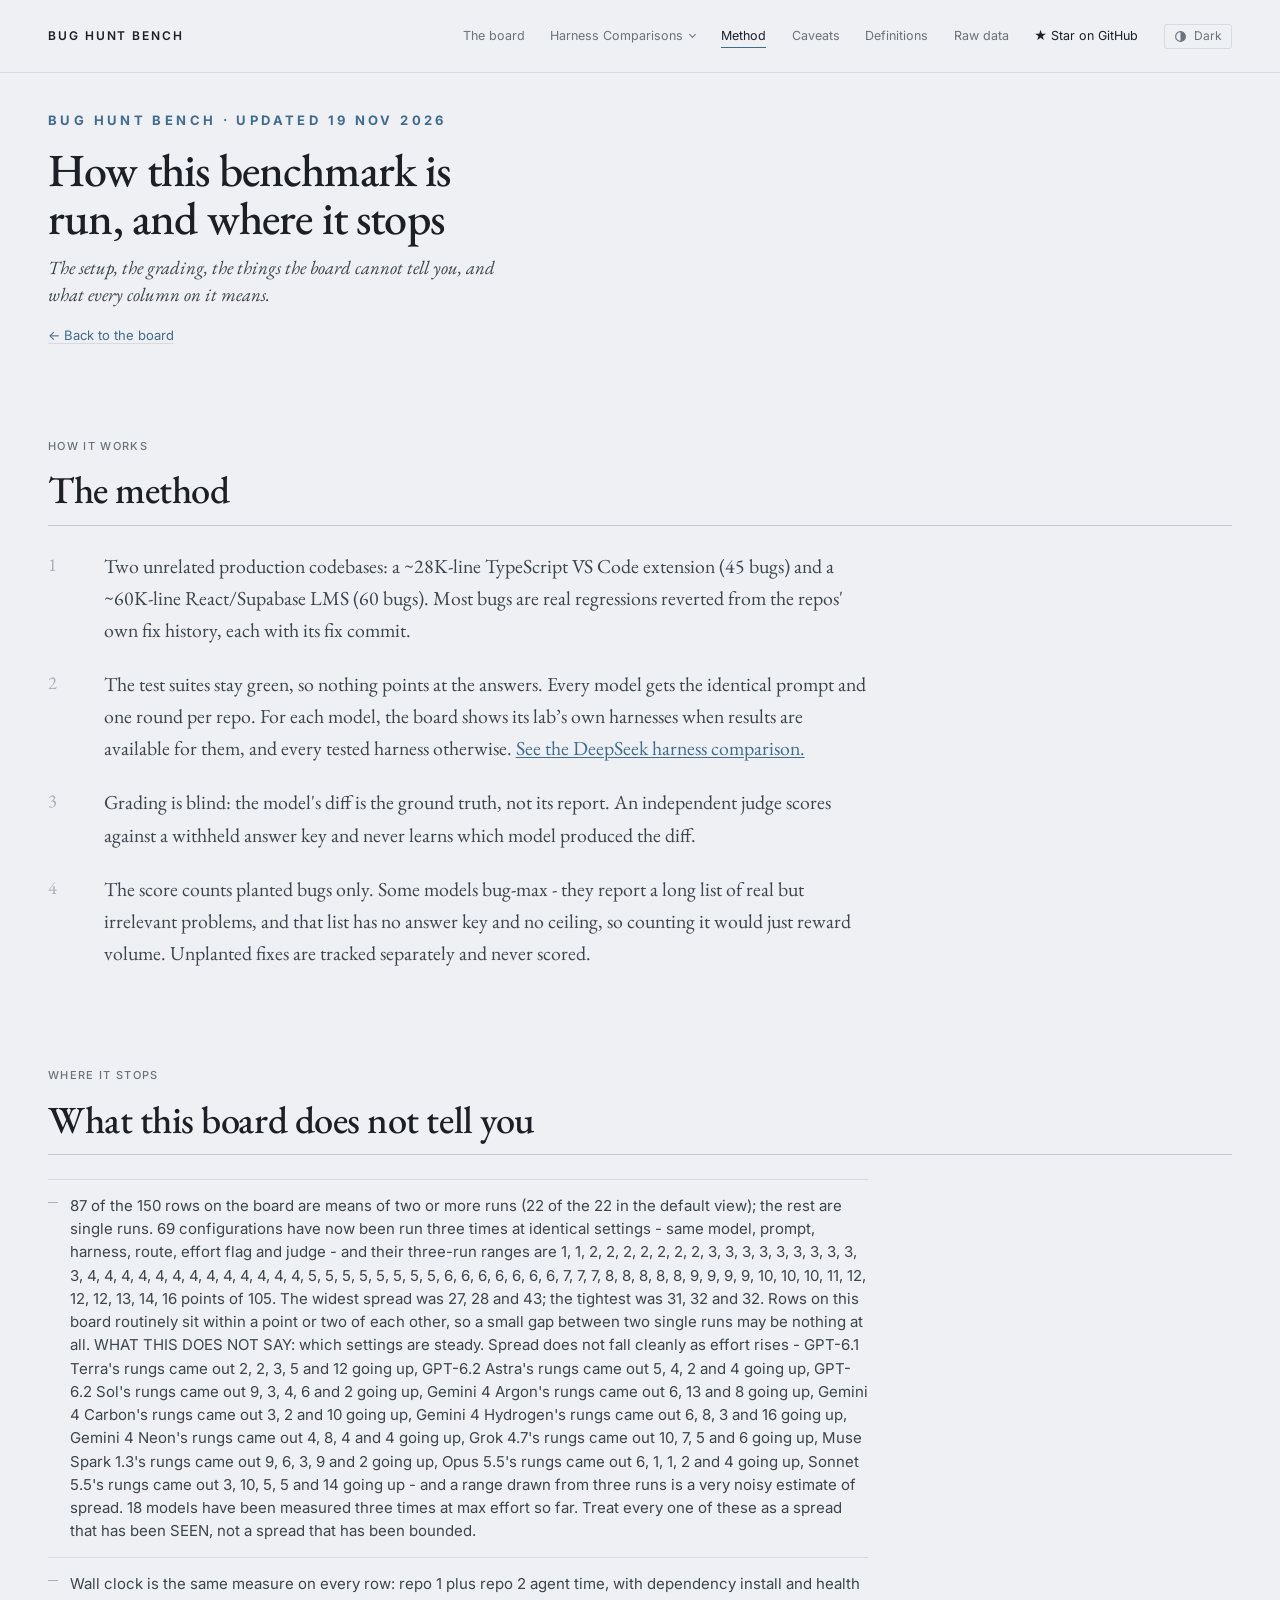
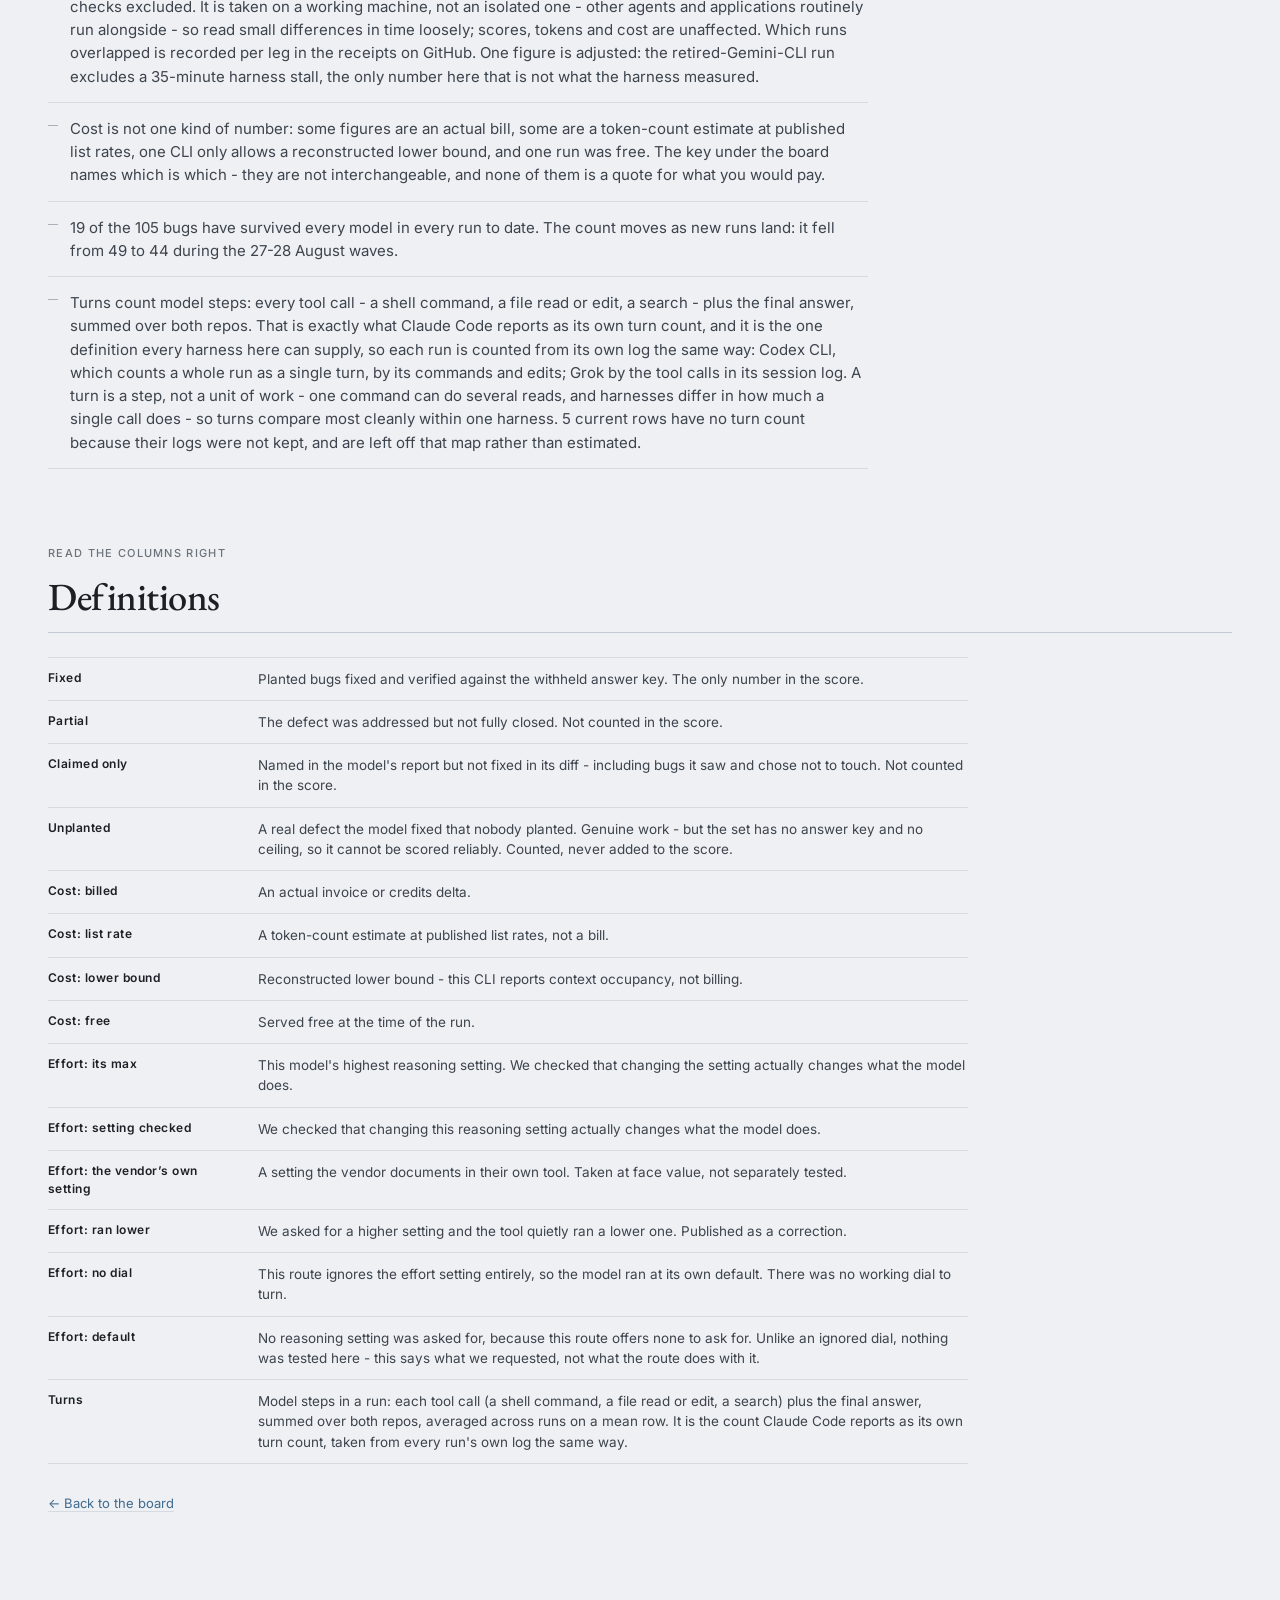
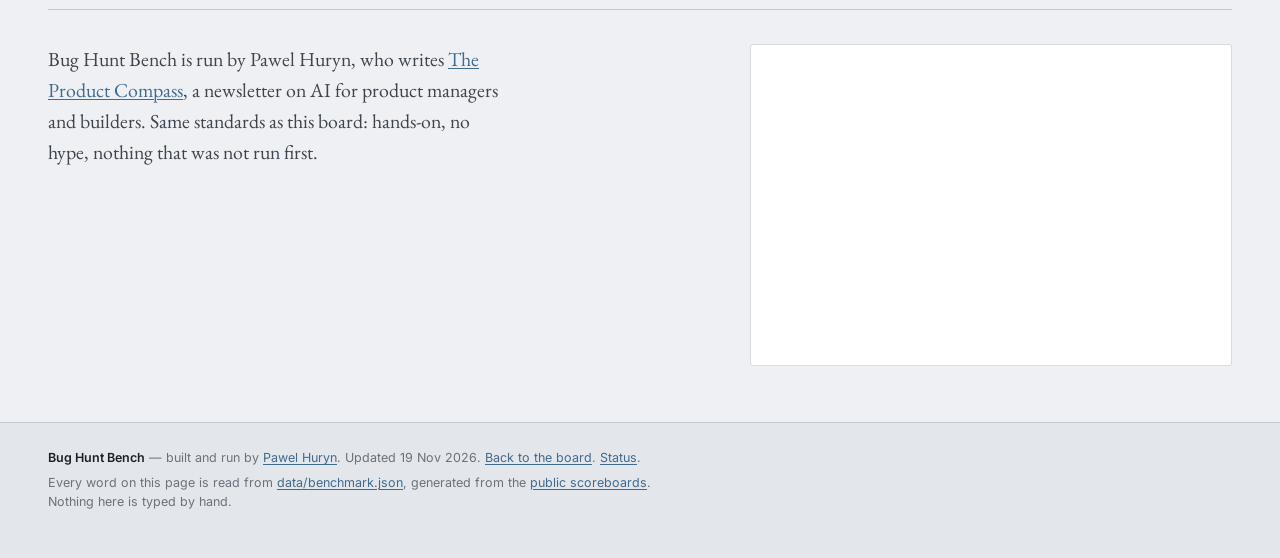
==== method.html @ b64770c5 "Review round 4 fix: per-pass cost estimate flag from the trials; a pass with no priced task shows on" ====
<!doctype html>
<html lang="en">
<head>
<meta charset="utf-8">
<meta name="viewport" content="width=device-width, initial-scale=1">
<title>Method, caveats and definitions — Bug Hunt Bench</title>
<meta name="description" content="How Bug Hunt Bench is run and graded, what the board cannot tell you, and what every column on it means. Rendered from the same generated data file as the board itself.">
<link rel="canonical" href="https://bughunt.productcompass.pm/method">
<meta name="color-scheme" content="light dark">
<!-- theme-boot.js rewrites this to the dark surface when the dark theme is on -->
<meta name="theme-color" content="#eef0f3">
<meta name="author" content="Pawel Huryn">

<!-- Same render-blocking theme stamp as the board: both pages share the theme,
     and a reader who picked dark on one must not get a white flash on the other. -->
<script src="/assets/js/theme-boot.js?v=7325175aae"></script>

<meta property="og:type" content="article">
<meta property="og:site_name" content="Bug Hunt Bench">
<meta property="og:title" content="Method, caveats and definitions — Bug Hunt Bench">
<meta property="og:description" content="How Bug Hunt Bench is run and graded, what the board cannot tell you, and what every column on it means.">
<meta property="og:url" content="https://bughunt.productcompass.pm/method">
<meta property="og:image" content="https://bughunt.productcompass.pm/og-image.png?v=2026-11-19-d2e2fb43">
<meta property="og:image:width" content="1200">
<meta property="og:image:height" content="630">
<meta property="og:image:alt" content="Bug Hunt Bench leaderboard">
<meta name="twitter:card" content="summary_large_image">
<meta name="twitter:title" content="Method, caveats and definitions — Bug Hunt Bench">
<meta name="twitter:description" content="How Bug Hunt Bench is run and graded, what the board cannot tell you, and what every column on it means.">
<meta name="twitter:image" content="https://bughunt.productcompass.pm/og-image.png?v=2026-11-19-d2e2fb43">
<meta name="twitter:creator" content="@PawelHuryn">

<link rel="icon" href="/assets/favicon.svg" type="image/svg+xml">
<link rel="icon" href="/assets/favicon-32.png" sizes="32x32" type="image/png">
<link rel="apple-touch-icon" href="/assets/apple-touch-icon.png">
<link rel="preconnect" href="https://fonts.googleapis.com">
<link rel="preconnect" href="https://fonts.gstatic.com" crossorigin>
<link rel="stylesheet" href="https://fonts.googleapis.com/css2?family=EB+Garamond:ital,wght@0,400;0,500;1,400&amp;family=Inter:wght@400;500;600&amp;display=swap">
<link rel="stylesheet" href="/assets/css/site.css?v=7325175aae">

<script type="module" src="/assets/js/method.js?v=7325175aae"></script>
<!-- Microsoft Clarity analytics. A file, not an inline block: the CSP has no 'unsafe-inline'. -->
<script src="/assets/js/clarity.js?v=7325175aae" async></script>
</head>
<body>
<a class="skip-link" href="#method">Skip to the method</a>

<header class="masthead">
  <div class="wrap masthead__inner">
    <a class="wordmark" href="/">Bug&nbsp;Hunt&nbsp;Bench</a>
    <div class="masthead__right">
      <nav class="masthead__nav" aria-label="Sections">
        <a href="/">The board</a>
        <details class="navmenu">
          <summary>Harness Comparisons</summary>
          <div class="navmenu__panel">
            <div class="navmenu__group">
              <p class="navmenu__bench">Bug Hunt Bench</p>
              <a class="navmenu__item" href="/harness/bug-hunt-bench-deepseek-v4-1-flash-1017" data-board-comparison>
                <span class="navmenu__title">DeepSeek V4.1 Flash 1017</span>
                <span class="navmenu__meta"></span>
              </a>
            </div>
            <div class="navmenu__group">
              <p class="navmenu__bench">Terminal-Bench 2.1</p>
              <a class="navmenu__item" href="/harness/terminal-bench-2-1-claude-haiku-5-5">
                <span class="navmenu__title">Claude Haiku 5.5</span>
                <span class="navmenu__meta"></span>
              </a>
              <a class="navmenu__item" href="/harness/terminal-bench-2-1-deepseek-v4-1-flash-1017">
                <span class="navmenu__title">DeepSeek V4.1 Flash 1017</span>
                <span class="navmenu__meta"></span>
              </a>
            </div>
          </div>
        </details>
        <a href="#method" aria-current="page">Method</a>
        <a href="#caveats">Caveats</a>
        <a href="#definitions">Definitions</a>
        <a id="source-link" href="https://github.com/phuryn/bug-hunt-bench/tree/main/results" target="_blank" rel="noopener" aria-label="Raw data (opens in a new tab)">Raw data</a>
        <a id="star-link" class="masthead__star" href="https://github.com/phuryn/bug-hunt-bench" target="_blank" rel="noopener" aria-label="Star Bug Hunt Bench on GitHub (opens in a new tab)">&#9733; Star on GitHub</a>
      </nav>
      <button type="button" class="themetoggle" id="theme-toggle" aria-pressed="false" aria-label="Dark theme">
        <svg viewBox="0 0 16 16" aria-hidden="true" focusable="false">
          <circle class="disc" cx="8" cy="8" r="6"></circle>
          <path class="half" d="M8 2a6 6 0 0 1 0 12z"></path>
        </svg>
        <span>Dark</span>
      </button>
    </div>
  </div>
</header>

<main id="main">

  <section class="hero hero--method wrap" aria-labelledby="page-title">
    <p class="kicker">Bug Hunt Bench &middot; Updated <time id="hero-updated" datetime="">&nbsp;</time></p>
    <h1 id="page-title">How this benchmark is run, and where it stops</h1>
    <p class="lede">The setup, the grading, the things the board cannot tell you, and what every column on it means.</p>
    <p class="backlink"><a href="/">Back to the board</a></p>
  </section>

  <section class="prose wrap" id="method" aria-labelledby="method-title">
    <p class="eyebrow">How it works</p>
    <h2 id="method-title">The method</h2>
    <div id="method-body"></div>
  </section>

  <section class="prose wrap" id="caveats" aria-labelledby="caveats-title">
    <p class="eyebrow">Where it stops</p>
    <h2 id="caveats-title">What this board does not tell you</h2>
    <ol class="caveats" id="caveats-body"></ol>
  </section>

  <section class="prose wrap" id="definitions" aria-labelledby="glossary-title">
    <p class="eyebrow">Read the columns right</p>
    <h2 id="glossary-title">Definitions</h2>
    <dl class="glossary" id="glossary-body"></dl>
    <p class="backlink backlink--end"><a href="/">Back to the board</a></p>
  </section>

  <noscript>
    <section class="prose wrap">
      <h2>This page needs JavaScript</h2>
      <p>The method, the caveats and the definitions are drawn in the browser from a single JSON file, so nothing here is typed twice. You can read the same text straight from the source: <a href="/data/benchmark.json">data/benchmark.json</a>, or the <a href="https://github.com/phuryn/bug-hunt-bench/tree/main/results">public scoreboards</a>.</p>
    </section>
  </noscript>
  <!-- The coda: the newsletter, last on the page and above the footer, so it is on
       every view and never between a reader and a number. The frame is Substack's
       own subscribe document (allowed by frame-src in _headers); the link in the
       sentence is the way in for anyone whose browser blocks third-party frames. -->
  <section class="coda wrap" aria-label="Subscribe to The Product Compass">
    <div class="coda__inner">
      <div class="coda__text">
        <p>Bug Hunt Bench is run by Pawel Huryn, who writes <a href="https://www.productcompass.pm/subscribe">The Product Compass</a>, a newsletter on AI for product managers and builders. Same standards as this board: hands-on, no hype, nothing that was not run first.</p>
      </div>
      <div class="coda__frame">
        <iframe class="coda__embed" src="https://www.productcompass.pm/embed" width="480" height="320" title="Subscribe to The Product Compass" loading="lazy" scrolling="no"></iframe>
      </div>
    </div>
  </section>
</main>

<footer class="footer">
  <div class="wrap footer__inner">
    <p><strong>Bug Hunt Bench</strong> — built and run by <a href="https://www.productcompass.pm">Pawel Huryn</a>. Updated <time id="footer-updated" datetime="">&nbsp;</time>. <a href="/">Back to the board</a>. <a href="https://staygreen.io/s/bug-hunt-benchmark" target="_blank" rel="noopener" aria-label="Status (opens in a new tab)">Status</a>.</p>
    <p>Every word on this page is read from <a href="/data/benchmark.json">data/benchmark.json</a>, generated from the <a href="https://github.com/phuryn/bug-hunt-bench/tree/main/results">public scoreboards</a>. Nothing here is typed by hand.</p>
  </div>
</footer>
</body>
</html>
---- assets/css/site.css ----
/* Bug Hunt Bench — site styles
   Two registers on purpose: prose is EB Garamond (the argument), data is Inter
   (the evidence), with a system mono for the harness lines under each model name.
   The only saturated colour on the page is a run's own colour, and it never
   appears without the run's name beside it.

   Two themes. Light is the default and is the one that matches the printed card;
   dark restates the same chrome on a dark surface. Everything that changes is a
   token below — surfaces, ink, hairlines, and the neutral bar grey. The run
   colours are NOT tokens: they come from the data file, and the only ones that
   move in dark are the ones that would otherwise be invisible (see theme.js). */

:root {
  /* chrome */
  --page:      #eef0f3;
  --panel:     #e3e6ea;
  --plate:     #f8f9fb;   /* derived: the data surface, one step lighter than the page */
  --hairline:  #d6dae1;
  --rule:      #c4cad3;   /* derived: a hairline with a little more weight, for header rules */
  --ink:       #1c2026;
  --ink-2:     #3d444d;   /* derived: long-form body ink */
  --muted:     #6b727b;
  --accent:    #3f6b8f;
  --accent-wash: rgba(63, 107, 143, 0.07);
  --neutral:   #aab1ba;
  --bar:       #aab1ba;   /* the card's bar grey: wall clock and cost, never an identity */

  /* The only two hues on the page that mean something rather than identify
     something: the state of a planted bug on the tick rule. Chosen against THIS
     page surface with the categorical validator, not picked by eye -
     CVD deltaE 11.7 (target 8), normal-vision 26.8 (floor 15), and both above
     3:1 on --page. Red-green is still the pair that fails a deuteranope, so the
     rule never leans on them: fill and height carry the same distinction. */
  --tick-fixed:    #2b8f66;
  --tick-survivor: #9e2b20;

  /* surfaces that invert rather than lighten */
  --chip-ring: rgba(28, 32, 38, 0.16);
  --tip-bg:    #1c2026;
  --tip-ink:   #eef0f3;
  --tip-meta:  #c9ced6;
  --on-bg:     #1c2026;   /* a control in its "on" state */
  --on-ink:    #eef0f3;
  --shadow:    rgba(28, 32, 38, 0.18);

  /* type */
  --serif: "EB Garamond", "Iowan Old Style", Georgia, "Times New Roman", serif;
  --sans: "Inter", -apple-system, BlinkMacSystemFont, "Segoe UI", Roboto, Helvetica, Arial, sans-serif;
  --mono: ui-monospace, SFMono-Regular, "SF Mono", "Cascadia Mono", Menlo, Consolas, monospace;

  /* rhythm */
  --gap: 24px;
  --wrap: 1280px;
  --target: 44px;
  --control-radius: 4px;
  --note-size: 0.8125rem;
  --menu-width: 340px;
  --menu-layer: 20;
  --menu-shadow: 0 14px 34px -14px var(--shadow);
  --sample-size: 5px;
  --sample-step: 6px;
  --sample-band: 32px;

  color-scheme: light;
}

/* Dark is selected, not flipped: its own steps, checked against the dark surface.
   There is deliberately no `@media (prefers-color-scheme: dark)` twin of this
   block. theme-boot.js reads the OS preference and stamps data-theme on <html>
   before the first paint, so the media query would never win — and a second copy
   of these values would only be a set of numbers waiting to drift out of sync.
   The page renders nothing without JavaScript anyway (see the <noscript> block),
   so a CSS-only dark mode would be styling an empty document. */
:root[data-theme="dark"] {
  --page:      #101419;
  --panel:     #1d232b;
  --plate:     #161b21;   /* the data surface, one step lighter than the page, as in light */
  --hairline:  #262d36;
  --rule:      #39424e;
  --ink:       #e9edf2;
  --ink-2:     #b9c2cd;
  --muted:     #8994a1;
  --accent:    #8fb8dc;
  --accent-wash: rgba(143, 184, 220, 0.10);
  --neutral:   #626c79;
  --bar:       #5c6673;

  /* the dark theme's own steps for the tick rule, validated against #101419:
     CVD deltaE 8.1, normal-vision 27.5, contrast 4.7:1 and 4.8:1 */
  --tick-fixed:    #0b9360;
  --tick-survivor: #e15247;

  --chip-ring: rgba(233, 237, 242, 0.30);
  --tip-bg:    #232a33;
  --tip-ink:   #e9edf2;
  --tip-meta:  #a9b3bf;
  --on-bg:     #8fb8dc;
  --on-ink:    #0d1116;
  --shadow:    rgba(0, 0, 0, 0.55);

  color-scheme: dark;
}

*, *::before, *::after { box-sizing: border-box; }

/* the table's display rules would otherwise beat the UA's [hidden] */
[hidden] { display: none !important; }

html { -webkit-text-size-adjust: 100%; }

body {
  margin: 0;
  background: var(--page);
  color: var(--ink);
  font-family: var(--sans);
  font-size: 16px;
  line-height: 1.5;
  -webkit-font-smoothing: antialiased;
  text-rendering: optimizeLegibility;
  overflow-wrap: anywhere;
}

.wrap {
  max-width: var(--wrap);
  margin-inline: auto;
  padding-inline: clamp(18px, 4vw, 48px);
}

a { color: var(--accent); text-decoration-thickness: 1px; text-underline-offset: 2px; }
a:hover { color: var(--ink); }

:focus-visible {
  outline: 2px solid var(--accent);
  outline-offset: 2px;
  border-radius: 2px;
}

.skip-link {
  position: absolute; left: -9999px; top: 0;
  background: var(--on-bg); color: var(--on-ink);
  padding: 10px 16px; z-index: 20; font-size: 13px;
}
.skip-link:focus { left: 0; }

.sr-only {
  position: absolute; width: 1px; height: 1px; margin: -1px; padding: 0; overflow: hidden;
  clip-path: inset(50%); white-space: nowrap; border: 0;
}

.eyebrow {
  font-size: 11px; letter-spacing: 0.12em; text-transform: uppercase;
  color: var(--muted); margin: 0 0 14px; font-weight: 500;
}

/* the card's kicker: accent, wide-tracked, the loudest small type on the page */
.kicker {
  grid-column: 1;
  grid-row: 1;
  font-size: clamp(11px, 1.15vw, 13px);
  font-weight: 700; letter-spacing: 0.26em; text-transform: uppercase;
  color: var(--accent); margin: 0 0 16px;
}

/* ---------------------------------------------------------------- masthead */

.masthead { position: relative; border-bottom: 1px solid var(--hairline); background: var(--page); }
.masthead__inner {
  display: flex; align-items: baseline; justify-content: space-between;
  gap: 20px; flex-wrap: wrap; padding-block: 14px;
}
.wordmark {
  font-family: var(--sans); font-size: 12px; font-weight: 600;
  letter-spacing: 0.16em; text-transform: uppercase; color: var(--ink);
  text-decoration: none;
}
a.wordmark:hover { color: var(--accent); }
.masthead__nav a[aria-current="page"] { color: var(--ink); border-bottom-color: var(--accent); }
.masthead__right {
  display: flex; align-items: center; gap: clamp(12px, 2vw, 26px); flex-wrap: wrap;
}
.masthead__nav { display: flex; gap: clamp(12px, 2vw, 26px); flex-wrap: wrap; align-items: baseline; }
.masthead__nav a {
  font-size: 12.5px; color: var(--muted); text-decoration: none;
  padding-bottom: 2px; border-bottom: 1px solid transparent;
}
.masthead__nav a:hover { color: var(--ink); border-bottom-color: var(--rule); }
/* the star ask is the one nav item allowed to read as a request: ink, not muted, still no button chrome */
.masthead__nav a.masthead__star { color: var(--ink); white-space: nowrap; }
.masthead__nav a.masthead__star:hover { color: var(--accent); border-bottom-color: var(--accent); }

.navmenu { position: relative; }
.navmenu > summary {
  display: flex; align-items: center; gap: 7px; min-height: var(--target);
  color: var(--muted); font-size: 12.5px; cursor: pointer; list-style: none;
}
.navmenu > summary::-webkit-details-marker { display: none; }
.navmenu > summary::after {
  content: ""; width: 5px; height: 5px; flex: none;
  border-right: 1px solid currentColor; border-bottom: 1px solid currentColor;
  transform: translateY(-2px) rotate(45deg);
}
.navmenu[open] > summary::after { transform: translateY(1px) rotate(225deg); }
.navmenu[open] > summary, .navmenu > summary:hover { color: var(--ink); }
.navmenu:has([aria-current]) > summary { color: var(--ink); text-decoration: underline; text-underline-offset: 4px; }
.navmenu__panel {
  position: absolute; top: 100%; left: -14px; z-index: var(--menu-layer);
  width: var(--menu-width); padding: 12px 0; background: var(--plate);
  border: 1px solid var(--rule); border-radius: var(--control-radius); box-shadow: var(--menu-shadow);
}
.navmenu__group { padding: 0 14px; }
.navmenu__group + .navmenu__group { border-top: 1px solid var(--hairline); margin-top: 6px; padding-top: 10px; }
.navmenu__bench {
  color: var(--muted); font-size: 10.5px; letter-spacing: 0.1em; text-transform: uppercase;
  font-weight: 600; margin: 0 0 2px;
}
.masthead__nav .navmenu__item {
  display: block; min-height: var(--target); padding: 6px 0;
  color: var(--ink); border: 0; line-height: 1.35;
}
.navmenu__item:hover .navmenu__title, .navmenu__item[aria-current] .navmenu__title {
  text-decoration: underline; text-underline-offset: 3px;
}
.navmenu__title { display: block; font-size: 13.5px; }
.navmenu__meta { display: block; margin-top: 2px; font-size: 11.5px; color: var(--muted); }
.navmenu__meta:empty { display: none; }
/* the external link is nav, not a call to action: same weight as its neighbours
   (Pawel, 2026-08-25). The .masthead__out accent rule was removed, not overridden. */

/* theme toggle — a real button, a real pressed state, a stable accessible name */
.themetoggle {
  font: inherit; font-size: 12px; line-height: 1; cursor: pointer;
  display: inline-flex; align-items: center; gap: 7px;
  background: transparent; color: var(--muted);
  border: 1px solid var(--hairline); border-radius: 3px; padding: 5px 9px;
}
.themetoggle:hover { color: var(--ink); border-color: var(--rule); }
.themetoggle[aria-pressed="true"] { color: var(--ink); border-color: var(--rule); background: var(--plate); }
.themetoggle svg { width: 13px; height: 13px; flex: none; }
.themetoggle .disc { fill: none; stroke: currentColor; stroke-width: 1.4; }
.themetoggle .half { fill: currentColor; }

/* -------------------------------------------------------------------- hero */

/* The board is the point, so the hero is sized to get out of its way: two
   columns, the argument on the left, the way through to the method on the right.
   The four stat tiles that used to hold that rail are gone - every figure on
   them was already on the board a few hundred pixels further down. */
.hero {
  padding-block: clamp(22px, 3vw, 40px) clamp(10px, 1.5vw, 16px);
  display: grid;
  grid-template-columns: minmax(0, 1.55fr) minmax(228px, 0.7fr);
  column-gap: clamp(28px, 5vw, 72px);
  align-items: start;
}

/* headline = the finding, not the product name; the product name is the kicker
   and the wordmark. The opening clause carries the accent, as on the card. */
h1 {
  grid-column: 1;
  grid-row: 2;
  font-family: var(--serif);
  font-weight: 500;
  font-size: clamp(1.95rem, 3.6vw, 3rem);
  line-height: 1.04;
  letter-spacing: -0.018em;
  margin: 0 0 12px;
  max-width: 26ch;
  text-wrap: balance;
}
h1 em { font-style: normal; color: var(--accent); }

.lede {
  grid-column: 1;
  grid-row: 3;
  font-family: var(--serif);
  font-style: italic;
  font-size: clamp(1.02rem, 1.5vw, 1.18rem);
  line-height: 1.42;
  color: var(--ink-2);
  max-width: 50ch;
  margin: 0;
  text-wrap: pretty;
}

.hero .eyebrow { grid-column: 1; margin-bottom: 8px; }

/* the bridge: what this is, and the door to the page that says it properly */
.bridge {
  grid-column: 2;
  grid-row: 1 / span 3;
  margin: 6px 0 0;
  padding-top: 12px;
  border-top: 1px solid var(--rule);
  font-size: 13px;
  line-height: 1.55;
  color: var(--ink-2);
  max-width: 40ch;
}
.bridge p { margin: 0 0 8px; }
.bridge .eyebrow { grid-column: auto; margin-bottom: 8px; }
.bridge__more { margin: 0; }
.bridge__more a { font-weight: 500; }
.bridge__more a::after { content: " →"; }

/* the signature: a 105-tick measure rule.
   Two states, three channels each, because red and green alone is exactly the
   pair that collapses for a deuteranope and on a mono printer:
     fixed by at least one model - SOLID  green, full height
     never fixed by anything     - HOLLOW red,   full height
   Equal height on purpose (Pawel, 2026-08-25): the rule reads as one measure of
   105, and a short mark next to a tall one was being read as a smaller quantity
   rather than a different state. Fill is the non-colour channel that survives a
   deuteranope and a mono printer; an empty tick reads as an unfilled slot, which
   is what an unfixed bug is. */
.tickrule {
  grid-column: 1 / -1;
  grid-row: 4;
  margin: clamp(22px, 3.2vw, 40px) 0 0;
}
.tickrule__plot {
  display: flex; gap: 2px; align-items: flex-end;
  height: 44px; width: 100%;
}
.tickrule__plot .tick {
  flex: 1 1 0; min-width: 0;
  border-radius: 1px;
}
.tickrule__plot .tick--fixed {
  height: 100%;
  background: var(--tick-fixed);
}
.tickrule__plot .tick--survivor {
  height: 100%;
  background: transparent;
  box-shadow: inset 0 0 0 1.5px var(--tick-survivor);
}
.tickrule figcaption {
  font-size: 12.5px; color: var(--muted); margin-top: 10px;
  max-width: 84ch; line-height: 1.55;
}
.tickrule figcaption b { color: var(--ink); font-weight: 600; }

/* the caption is the legend: each half names its own mark and shows it */
.tickkey { color: var(--ink-2); }
.tickkey__mark {
  display: inline-block; width: 7px; vertical-align: -1px;
  margin-right: 5px; border-radius: 1px;
}
.tickkey--fixed .tickkey__mark { height: 11px; background: var(--tick-fixed); }
.tickkey--survivor .tickkey__mark {
  height: 11px; box-shadow: inset 0 0 0 1.5px var(--tick-survivor);
}

/* ---------------------------------------------------------------- controls */

.controls { padding-block: clamp(20px, 2.6vw, 32px) 0; }
.controls__bar {
  display: flex; align-items: baseline; justify-content: space-between;
  gap: 16px; flex-wrap: wrap;
  border-bottom: 1px solid var(--rule); padding-bottom: 10px;
}
.controls__title, .views__title {
  font-family: var(--sans); font-size: 11px; font-weight: 600;
  letter-spacing: 0.12em; text-transform: uppercase; color: var(--muted);
  margin: 0;
}

.presets { display: flex; gap: 0; flex-wrap: wrap; }
.preset {
  font: inherit; font-size: 12.5px; line-height: 1;
  background: transparent; color: var(--muted);
  border: 1px solid var(--hairline); border-right-width: 0;
  padding: 7px 13px; cursor: pointer;
}
.preset:first-child { border-radius: 3px 0 0 3px; }
.preset:last-child { border-right-width: 1px; border-radius: 0 3px 3px 0; }
.preset:hover { color: var(--ink); background: var(--plate); }
.preset[aria-pressed="true"] {
  background: var(--on-bg); border-color: var(--on-bg); color: var(--on-ink);
}
.preset[aria-pressed="true"] + .preset { border-left-color: var(--on-bg); }

/* The log / linear switch. Same segmented look as the presets, its own class
   because every .preset is wired to the selection. It sits ON the x-axis title
   row, right-aligned to the plot's right edge - the title is on the left of the
   same row, so the control is read with the axis it changes. The renderer puts it
   straight after the SVG; the negative margin lifts it onto the row (the title
   baseline is 14px above the SVG's bottom). A compact plot has tick labels too
   close to that row, so there it takes its own row under the axis. */
.scale-switch {
  position: relative;
  display: flex; justify-content: flex-end;
  margin: -33px 26px 0 auto; width: max-content;
}
.chart-host--compact .scale-switch { margin: 6px 16px 0 auto; }
.seg {
  font: inherit; font-size: 12.5px; line-height: 1;
  background: transparent; color: var(--muted);
  border: 1px solid var(--hairline); border-right-width: 0;
  padding: 7px 13px; cursor: pointer;
}
.seg:first-child { border-radius: 3px 0 0 3px; }
.seg:last-child { border-right-width: 1px; border-radius: 0 3px 3px 0; }
.seg:hover { color: var(--ink); background: var(--plate); }
.seg[aria-pressed="true"] {
  background: var(--on-bg); border-color: var(--on-bg); color: var(--on-ink);
}
.seg[aria-pressed="true"] + .seg { border-left-color: var(--on-bg); }
.seg { padding: 6px 12px; }
@media (max-width: 620px) {
  /* a thumb-sized target on a phone */
  .seg { padding: 10px 16px; }
}

.picker { margin-top: 12px; }
.picker > summary {
  cursor: pointer; font-size: 12.5px; color: var(--ink);
  padding: 6px 0; list-style: none; display: flex; align-items: center; gap: 8px;
  min-height: var(--target);
}
.picker > summary::-webkit-details-marker { display: none; }
.picker > summary::before {
  content: ""; width: 7px; height: 7px; flex: none;
  border-right: 1.5px solid var(--muted); border-bottom: 1.5px solid var(--muted);
  transform: rotate(-45deg); transition: transform 120ms ease;
  margin-right: 2px;
}
.picker[open] > summary::before { transform: rotate(45deg); }
.picker > summary span { color: var(--muted); }
.picker > summary b { color: var(--ink); font-weight: 500; }

.picker__grid {
  display: grid; grid-template-columns: repeat(auto-fill, minmax(232px, 1fr));
  gap: 18px clamp(20px, 3vw, 40px);
  padding: 18px 0 4px;
}
.picker fieldset { border: 0; margin: 0; padding: 0; min-width: 0; }
.picker legend {
  padding: 0 0 7px; width: 100%;
  border-bottom: 1px solid var(--hairline); margin-bottom: 7px;
}
/* The vendor heading is a CHECKBOX, not a button: a button can only act, a
   checkbox also reports - all, some (indeterminate), none. Same at model level. */
.vendor {
  display: flex; align-items: center; gap: 7px; cursor: pointer; width: 100%;
}
.vendor__box, .group__box {
  margin: 0; width: 13px; height: 13px; flex: none; accent-color: var(--accent);
}
.vendor__name {
  font-size: 10.5px; font-weight: 600; letter-spacing: 0.1em;
  text-transform: uppercase; color: var(--muted);
}
.vendor__count, .group__count {
  margin-left: auto; font-size: 10.5px; color: var(--muted);
  font-variant-numeric: tabular-nums;
}
.vendor:hover .vendor__name, .vendor:hover .vendor__count { color: var(--accent); }

/* One model's effort ladder, or one small vendor inside OTHER. */
.group { margin: 0; }
.group > summary {
  display: flex; align-items: center; gap: 7px; padding: 4px 0;
  cursor: pointer; list-style: none; font-size: 12.5px; color: var(--ink-2);
}
.group > summary::-webkit-details-marker { display: none; }
.group > summary:hover { color: var(--ink); }
.group__name { line-height: 1.3; min-width: 0; }
.group__name::after {
  content: ""; display: inline-block; width: 5px; height: 5px; margin-left: 7px;
  border-right: 1.2px solid var(--muted); border-bottom: 1.2px solid var(--muted);
  transform: translateY(-2px) rotate(-45deg); transition: transform 120ms ease;
}
.group[open] > summary .group__name::after { transform: translateY(-3px) rotate(45deg); }
.group > summary:has(.group__box:checked) .group__name { color: var(--ink); font-weight: 500; }
.group .run { padding-left: 20px; }

.run {
  display: grid; grid-template-columns: 13px 9px 1fr; align-items: start;
  gap: 0 7px; padding: 4px 0; cursor: pointer; font-size: 12.5px;
  color: var(--ink-2);
}
.run--nosw { grid-template-columns: 13px 1fr; }
.run__name--tier { font-size: 12px; letter-spacing: 0.01em; }
.run:hover { color: var(--ink); }
.run input { margin: 3px 0 0; width: 13px; height: 13px; accent-color: var(--accent); }
.swatch {
  width: 9px; height: 9px; margin-top: 4px; border-radius: 2px;
  box-shadow: inset 0 0 0 1px var(--chip-ring);
  flex: none;
}
.run__body { min-width: 0; }
.run__name { display: block; line-height: 1.3; }
.run__meta {
  display: block; font-size: 10.5px; color: var(--muted); margin-top: 1px;
  letter-spacing: 0.01em;
}
.run input:checked ~ .run__body .run__name { color: var(--ink); font-weight: 500; }

.picker__find {
  display: flex; flex-wrap: wrap; align-items: center; gap: 8px 12px;
  padding: 8px 0 2px;
}
.picker__search { position: relative; display: flex; align-items: center; flex: 1 1 230px; min-width: 0; max-width: 350px; }
.picker__search svg {
  position: absolute; left: 10px; width: 16px; height: 16px; pointer-events: none;
  fill: none; stroke: var(--muted); stroke-width: 1.5; stroke-linecap: round;
}
.picker__search input {
  min-height: var(--target); width: 100%; min-width: 0; padding: 7px 10px 7px 32px;
  color: var(--ink); background: var(--plate); font: inherit; font-size: 16px;
  border: 1px solid var(--muted); border-radius: var(--control-radius);
}
.picker__search input::placeholder { color: var(--muted); opacity: 1; font-size: 13px; }
.picker__search input::-webkit-search-cancel-button { display: none; }
.picker__count { color: var(--ink-2); font-size: 12.5px; font-variant-numeric: tabular-nums; white-space: nowrap; }
.picker__count:empty { position: absolute; }
.picker__actions { display: flex; flex-wrap: wrap; gap: 8px; }
.picker__find .btn { min-height: var(--target); margin: 0; }
.picker__find .picker__primary { background: var(--on-bg); color: var(--on-ink); border-color: var(--on-bg); }
.picker__hint { flex-basis: 100%; margin: 0; color: var(--muted); font-size: 12px; }
.picker__empty { margin: 12px 0 0; }
.picker__out {
  display: flex; align-items: center; min-height: var(--target); margin-left: 20px;
  border-top: 1px dotted var(--rule); font-size: 12px;
}
.picker :is(.run, .vendor, .group > summary) { min-height: var(--target); align-items: center; }
.picker .run :is(input, .swatch) { margin-top: 0; }

/* ------------------------------------------------------------------- views */

.views { padding-block: clamp(20px, 2.8vw, 34px) 0; }
.link-notice, .link-notice__links, #link-notice-reports {
  display: flex; align-items: center; flex-wrap: wrap; column-gap: calc(var(--gap) / 2);
}
.link-notice {
  justify-content: space-between; row-gap: calc(var(--gap) / 4);
  padding: calc(var(--gap) / 2); margin-bottom: calc(var(--gap) / 2);
  background: var(--plate); color: var(--ink-2); border: 1px solid var(--rule);
  border-radius: var(--control-radius); font-size: var(--note-size);
}
.link-notice p, .link-notice .btn { margin: 0; }
.link-notice :is(a, .btn) { min-height: var(--target); }
.link-notice a { display: inline-flex; align-items: center; }
#link-notice-reports:empty { display: none; }
.views__bar {
  display: flex; align-items: flex-end; justify-content: space-between;
  gap: 16px; flex-wrap: wrap;
  border-bottom: 1px solid var(--rule); padding-bottom: 0;
}
.views__title { padding-bottom: 12px; }
.views__actions { display: flex; align-items: flex-end; gap: clamp(12px, 3vw, 28px); flex-wrap: wrap; }

.tabs { display: flex; gap: 20px; }
/* Five views since 2026-09-29 (score vs turns). On a phone the labels wrapped to three lines each;
   one scrollable row keeps every tab a single line and still reachable. */
@media (max-width: 620px) {
  .tabs { gap: 16px; overflow-x: auto; scrollbar-width: none; -webkit-overflow-scrolling: touch; max-width: 100%; }
  .tabs::-webkit-scrollbar { display: none; }
  .tab { white-space: nowrap; flex: 0 0 auto; }
}
.tab {
  font: inherit; font-size: 13px; background: none; border: 0; cursor: pointer;
  color: var(--muted); padding: 6px 0 10px; border-bottom: 2px solid transparent;
  margin-bottom: -1px;
}
.tab:hover { color: var(--ink); }
.tab[aria-selected="true"] { color: var(--ink); border-bottom-color: var(--accent); font-weight: 500; }

.btn {
  font: inherit; font-size: 12.5px; line-height: 1; cursor: pointer;
  background: var(--plate); color: var(--ink);
  border: 1px solid var(--rule); border-radius: 3px; padding: 8px 14px;
  margin-bottom: 8px;
}
.btn:hover { border-color: var(--accent); color: var(--accent); }
.btn[disabled] { opacity: 0.45; cursor: not-allowed; }
.btn[disabled]:hover { border-color: var(--rule); color: var(--ink); }
.btn.is-busy { color: var(--muted); }

.linkbtn {
  font: inherit; background: none; border: 0; padding: 0; cursor: pointer;
  color: var(--accent); text-decoration: underline; text-underline-offset: 2px;
}

.panel { padding-top: 16px; }
.panel:focus { outline: none; }
.panel:focus-visible { outline: 2px solid var(--accent); outline-offset: 4px; }

.empty {
  margin: 0; padding: 40px 20px; text-align: center; color: var(--muted);
  font-size: 14px; background: var(--plate); border: 1px solid var(--hairline);
}

/* ---------------------------------------------------------------- skeleton */
/* The board is rendered from JSON, so between first paint and the fetch landing
   the page had a hole in it (Pawel, 2026-08-25: "sometimes it looks empty").
   This is markup, not JS: it paints with the HTML and is removed once the real
   board exists - and on failure too, so a broken load never pulses forever. */
.skeleton {
  background: var(--plate); border: 1px solid var(--hairline);
  padding: 14px 16px 18px;
}
.skeleton__head, .skeleton__row {
  height: 12px; border-radius: 2px; background: var(--hairline);
  animation: skel 1.5s ease-in-out infinite;
}
.skeleton__head { height: 16px; margin-bottom: 16px; width: 46%; }
.skeleton__row { margin-top: 15px; }
.skeleton__row:nth-child(2) { width: 92%; }
.skeleton__row:nth-child(3) { width: 84%; }
.skeleton__row:nth-child(4) { width: 88%; }
.skeleton__row:nth-child(5) { width: 76%; }
.skeleton__row:nth-child(6) { width: 83%; }
.skeleton__row:nth-child(7) { width: 71%; }
.skeleton__row:nth-child(8) { width: 79%; }
.skeleton__row:nth-child(9) { width: 66%; }
@keyframes skel { 0%, 100% { opacity: 0.55; } 50% { opacity: 0.95; } }
@media (prefers-reduced-motion: reduce) {
  .skeleton__head, .skeleton__row { animation: none; opacity: 0.7; }
}
/* while loading, the real regions are empty - keep them out of the flow so the
   placeholder is the only thing occupying the space */
.is-loading .tablewrap,
.is-loading .pullquote,
.is-loading .keys { display: none; }
.skeleton, .tickrule__skeleton { display: none; }
.is-loading .skeleton { display: block; }
.is-loading .tickrule__skeleton { display: block; height: 44px; margin-top: 0; }
.is-loading .tickrule figcaption { visibility: hidden; }
@media print { .skeleton { display: none !important; } }

/* ------------------------------------------------------------------- table */

.tablewrap {
  overflow-x: auto;
  background: var(--plate);
  border: 1px solid var(--hairline);
}
.board {
  width: 100%; min-width: 880px; table-layout: fixed;
  border-collapse: collapse; font-size: 13px;
  font-variant-numeric: tabular-nums;
}
.board__caption {
  caption-side: top; text-align: left; font-size: 12.5px; color: var(--muted);
  /* The caption sits INSIDE .tablewrap, which has a border and a plate background and no
     padding of its own, so `padding: 0 0 8px` printed this sentence hard against the top
     and left edges of the plate. The left value matches .board td:first-child, so the
     caption starts on the same vertical as the model column rather than 16px left of it. */
  padding: 12px 16px 10px; max-width: 88ch;
}
.board__caption em { color: var(--ink-2); font-style: italic; }

.board th, .board td { padding: 9px 12px; text-align: right; white-space: nowrap; }
.board th:first-child, .board td:first-child { text-align: left; padding-left: 16px; }
.board td:last-child, .board th:last-child { padding-right: 16px; }
/* bar columns read left-to-right from a shared start, so the header does too */
.board th.col--bar, .board td.col--bar { text-align: left; }

.board thead th {
  font-size: 10px; font-weight: 700; letter-spacing: 0.11em; text-transform: uppercase;
  color: var(--muted); vertical-align: bottom; padding-top: 9px; padding-bottom: 7px;
}
.board thead tr.groups th {
  padding-block: 6px 5px; border-bottom: 1px solid var(--hairline);
  color: var(--ink-2); font-size: 10px; letter-spacing: 0.12em; text-align: left;
  /* "Tracked, not scored" heads one column now, so the label wraps inside it
     rather than running over the neighbour it does not describe */
  white-space: normal; line-height: 1.25;
}
.board thead tr.cols th { white-space: normal; }
.board thead tr.groups th.g-score { color: var(--ink); }
/* the card's signature rule: one heavy line between the headings and the data */
.board thead tr.cols th { border-bottom: 2px solid var(--ink); }
.board th.divide, .board td.divide { border-left: 1px solid var(--hairline); }

.sortbtn {
  font: inherit; color: inherit; background: none; border: 0; padding: 0;
  cursor: pointer; display: flex; align-items: flex-end; gap: 4px;
  flex-wrap: wrap; text-align: right; line-height: 1.25;
  text-transform: inherit; letter-spacing: inherit; width: 100%;
  justify-content: flex-end;
}
.board th:first-child .sortbtn,
.board th.col--bar .sortbtn { justify-content: flex-start; text-align: left; }
.sortbtn:hover { color: var(--ink); }
.sortbtn .arrow { opacity: 0; flex: none; }
.board th[aria-sort] .sortbtn { color: var(--ink); }
.board th[aria-sort] .sortbtn .arrow { opacity: 1; }
.sortbtn .unit { color: var(--neutral); font-weight: 500; }

.board tbody tr { border-bottom: 1px solid var(--hairline); }
.board tbody tr:hover { background: var(--accent-wash); }
.board tbody tr.is-superseded .model__name { color: var(--muted); }
/* a link to a definition on the method page: underlined on the dotted rhythm the
   cost tags already use, so it reads as "there is more behind this word" */
.deflink {
  color: inherit; text-decoration: none;
  border-bottom: 1px dotted var(--neutral);
}
.deflink:hover, .deflink:focus-visible { color: var(--accent); border-bottom-color: var(--accent); }
/* the effort badge's term, where the key explains it in a sentence */
.keys__term { font-weight: 600; color: var(--ink-2); }

/* Model cell — chip, name, badge, and one quiet line under it.
   Two lines at most. The effort badge sits on the name's own line because it is
   part of the run's identity (Fable 5 at MAX is not Fable 5 at HIGH); vendor and
   harness sit under it because they are provenance, not identity. Nothing else
   is here: the status vocabulary that used to take a third line moved into the
   key under the table, and the dagger that took a fourth is gone. */
.model { display: grid; grid-template-columns: 11px 1fr; gap: 0 9px; align-items: start; }
.model .swatch { width: 11px; height: 11px; border-radius: 3px; margin-top: 4px; }
.model__body { min-width: 0; }
.model__name {
  display: block;
  font-weight: 600; font-size: 15px; color: var(--ink); line-height: 1.16;
  letter-spacing: -0.012em; white-space: normal; text-wrap: balance;
}
.model__meta {
  display: block;
  font-family: var(--mono); font-size: 9.5px; color: var(--muted);
  margin-top: 3px; white-space: normal; line-height: 1.35;
  letter-spacing: -0.01em; text-wrap: pretty;
}
/* the tier the run was asked for. A link, because its definition is one click
   away on the method page; it never carries more than the tier, except on the
   one clamped row, where two words say the tool ran something lower. */
.badge {
  display: inline-flex; align-items: baseline; gap: 4px;
  font-size: 9px; letter-spacing: 0.07em;
  text-transform: uppercase; font-weight: 600; color: var(--ink-2);
  border: 1px solid var(--rule); border-radius: 2px; padding: 0 4px 1px;
  vertical-align: 2px; white-space: nowrap; text-decoration: none;
}
.badge:hover, .badge:focus-visible { color: var(--ink); border-color: var(--ink-2); }
.badge__note {
  text-transform: none; letter-spacing: 0; font-weight: 500; font-size: 9.5px;
  color: var(--muted); border-left: 1px solid var(--hairline); padding-left: 4px;
}
.tag {
  display: inline-block; font-size: 9.5px; letter-spacing: 0.06em;
  text-transform: uppercase; color: var(--muted);
  border: 1px dotted var(--neutral); border-radius: 2px; padding: 1px 4px;
}
.tag--superseded { border-style: solid; border-color: var(--hairline); background: var(--panel); }

/* ---------------------------------------------------------- the bar system

   Three measures, three bars, one rhythm, as on the card: the bar starts at the
   left edge of its cell and the value is printed at the end of it. Each bar has
   its own scale and its own colour rule, and the width of the value is reserved
   out of the track so a full-length bar can never push its own number out of
   the cell:  width = (cell − reserve) × ratio.

   Score  — the run's own colour, solid, drawn against a 100-unit reference.
   Extras — grey hatch at half height, scaled to the biggest extras count.
   Wall / cost — flat neutral grey, never the run's colour: they are not the score. */

.bar-row { display: flex; align-items: center; --reserve: 62px; }
.bar {
  flex: none; display: block; height: 18px; min-width: 2px;
  border-radius: 0 4px 4px 0;
  transition: width 220ms ease;
}
.bar--wall, .bar--cost { height: 13px; background: var(--bar); }
.bar--extras {
  height: 9px; border-radius: 0;
  background-image: repeating-linear-gradient(
    45deg, var(--muted) 0 1.6px, transparent 1.6px 3.4px
  );
  border-bottom: 1px solid var(--muted);
}
.bar--empty { min-width: 0; }
.bar-val { flex: none; margin-left: 10px; white-space: nowrap; }


.bar-row--score { --reserve: 62px; }
.score__num { font-size: 16px; font-weight: 600; color: var(--ink); }
.score__den { color: var(--neutral); font-weight: 400; font-size: 11.5px; }

/* extras — deliberately NOT a score: own column group, own scale, hatch, half height */
.bar-row--extras { --reserve: 30px; }
.extras__num { color: var(--muted); }

.bar-row--wall { --reserve: 68px; }
.wall__num { color: var(--ink-2); font-size: 12.5px; }
.wall__unit { color: var(--neutral); font-size: 10px; margin-left: 3px; }

/* the cost cell is the figure and nothing else now: which of these are bills
   and which are estimates is one sentence in the key, not a word on every row */
.bar-row--cost { --reserve: 68px; }
.cost__val { color: var(--ink-2); font-size: 12.5px; }

.board time { color: var(--muted); font-size: 11px; }

/* pull quote + keys */
/* the card's closing strip: accent rule, panel ground, the rule in accent italic */
/* The scoring note. It was a display pull quote - serif italic, accent colour, ~1.3rem -
   which reads fine for one line and strange for a paragraph: at phone width it became five
   lines of italic serif and stopped looking like a caption and started looking like a poem
   (Pawel, 2026-08-25). It is an explanatory note, so it is set as one: sans, body size,
   left rule instead of a slab, sitting close under the table it explains. */
.pullquote {
  margin: 16px 0 0; padding: 12px 0 0 14px;
  border-top: 0; border-left: 3px solid var(--accent);
  font-family: var(--sans); font-style: normal; font-weight: 400;
  font-size: 13px; line-height: 1.55;
  color: var(--ink-2); max-width: 92ch;
}

.keys {
  margin-top: 26px; padding-top: 18px; border-top: 1px solid var(--hairline);
  display: grid; grid-template-columns: repeat(auto-fit, minmax(250px, 1fr));
  gap: 16px clamp(20px, 3vw, 44px);
  font-size: 12px; color: var(--muted);
}
.keys h3 {
  font-size: 10px; letter-spacing: 0.11em; text-transform: uppercase;
  color: var(--ink-2); margin: 0 0 8px; font-weight: 600;
}
.keys dl { margin: 0; display: grid; grid-template-columns: auto 1fr; gap: 4px 10px; }
.keys dt { color: var(--ink-2); white-space: nowrap; }
.keys dd { margin: 0; }
.keys p { margin: 0 0 6px; line-height: 1.5; }
.keys .swatch-key {
  display: inline-block; width: 22px; height: 6px; vertical-align: 1px;
  margin-right: 6px;
}
.keys .swatch-key--score { background: var(--accent); border-radius: 0 2px 2px 0; }
.keys .swatch-key--extras {
  background-image: repeating-linear-gradient(45deg, var(--muted) 0 2px, transparent 2px 4px);
  box-shadow: inset 0 0 0 1px var(--hairline); height: 5px;
}
.keys .swatch-key--meta { background: var(--bar); border-radius: 0 2px 2px 0; height: 5px; }
.keys .note { color: var(--ink-2); }

/* ------------------------------------------------------------------- chart */

.chart {
  background: var(--plate); border: 1px solid var(--hairline);
  padding: 8px 8px 4px;
}
.chart svg { display: block; width: 100%; height: auto; }
.chart .axis-line { stroke: var(--rule); stroke-width: 1; }
.chart .grid-line { stroke: var(--hairline); stroke-width: 1; }
.chart .tick-label { font-family: var(--sans); font-size: 10.5px; fill: var(--muted); }
.chart .axis-title {
  font-family: var(--sans); font-size: 10.5px; fill: var(--ink-2);
  letter-spacing: 0.085em; text-transform: uppercase; font-weight: 600;
}
.chart .ceiling-label { font-family: var(--sans); font-size: 10.5px; fill: var(--muted); }
.chart .frontier { fill: none; stroke: var(--accent); stroke-width: 1; stroke-opacity: 0.5; stroke-dasharray: 2 3; }
.chart .family-line { fill: none; stroke-width: 1.5; stroke-opacity: 0.4; }
.chart .frontier-label { font-family: var(--sans); font-size: 10px; fill: var(--accent); }
.chart .corner-label {
  font-family: var(--sans); font-size: 10px; fill: var(--muted);
  letter-spacing: 0.06em; text-transform: uppercase;
}
/* a surface-coloured ring gives every mark a 2px gap from its neighbours; the
   hairline on top of it is what keeps a dark chip visible on a dark plate */
.chart .pt-ring { fill: var(--plate); stroke: var(--chip-ring); stroke-width: 1; }
.chart .pt-label {
  font-family: var(--sans); font-size: 10.5px; fill: var(--ink-2);
  paint-order: stroke; stroke: var(--plate); stroke-width: 3px;
  stroke-linejoin: round; stroke-linecap: round;
}
.chart .pt-leader { stroke: var(--neutral); stroke-width: 1; }
/* a figure carrying its own note wears a broken ring - not a colour, so it
   survives the run colour underneath it, a colourblind reader and a mono print */
.chart .pt-flag {
  fill: none; stroke: var(--muted); stroke-width: 1; stroke-dasharray: 2 2.5;
}
.chart .hit { fill: transparent; cursor: pointer; }
.chart .hit:focus-visible { outline: none; }
.chart .pt-halo { fill: none; stroke: var(--accent); stroke-width: 1.5; opacity: 0; }
.chart .is-active .pt-halo { opacity: 1; }
.chart .is-active .pt-label { fill: var(--ink); font-weight: 600; }

.chart__tip {
  position: absolute; pointer-events: none; z-index: 5;
  background: var(--tip-bg); color: var(--tip-ink);
  border: 1px solid var(--rule);
  border-radius: 3px; padding: 9px 11px; font-size: 12px; line-height: 1.45;
  max-width: 260px; box-shadow: 0 6px 20px var(--shadow);
}
.chart__tip .tip-val { font-size: 15px; font-weight: 600; display: block; }
.chart__tip .tip-name { color: var(--tip-meta); }
.chart__tip .tip-row { color: var(--tip-meta); font-size: 11.5px; }
.chart__tip .tip-key {
  display: inline-block; width: 14px; height: 2px; vertical-align: 3px; margin-right: 6px;
}
.chart__tip .tip-note {
  color: var(--tip-meta); font-size: 11px; line-height: 1.4;
  margin-top: 6px; padding-top: 6px; border-top: 1px solid var(--rule);
}

.chart-host { position: relative; }

.chart__legend {
  display: flex; flex-wrap: wrap; gap: 6px 18px; margin-top: 16px;
  font-size: 12px; color: var(--ink-2);
}
.chart__legend span { display: inline-flex; align-items: center; gap: 7px; }
.chart__legend i {
  width: 9px; height: 9px; border-radius: 50%; display: inline-block;
  box-shadow: inset 0 0 0 1px var(--chip-ring);
}
/* What the measure IS, inside the plate with the plot, so it travels with the
   chart instead of sitting somewhere below it. */
.chart__def {
  margin: 14px 0 2px; padding: 1px 0 1px 13px;
  border-left: 2px solid var(--rule);
  font-size: 12px; line-height: 1.5; color: var(--ink-2);
  max-width: 104ch;
}
.chart__def--skip { color: var(--muted); }
.chart__def-flag { display: block; margin-top: 5px; color: var(--muted); }

.chart__note {
  font-size: 12.5px; color: var(--muted); line-height: 1.55;
  max-width: 92ch; margin: 16px 0 0;
}
.chart__note strong { color: var(--ink-2); font-weight: 600; }

/* ----------------------------------------------------------------- coverage

   The fourth view: which of the 105 bugs each run fixed, and where models
   overlap. Same tick vocabulary as the hero rule (.tickrule above) — equal
   height, fill vs hollow, never a size difference standing in for a state
   difference — so a reader who has already read the hero rule reads this one
   for free. The one addition is colour: a tick is filled in the RUN'S own
   colour when that run fixed the bug (there can be a few dozen colours on
   screen, one per row), and hollow, in one neutral ring, when it did not —
   the ring is never the run's own colour at reduced opacity, because that
   would read as a weaker fix rather than as no fix.

   A run's own row doubles as a PIVOT control (coverage.js wires the click and
   the Enter/Space handling): pivoting sorts the columns into four zones
   around what that run fixed, dividing them the same way in the repo strip,
   every row's tick line and, while a pivot is active, a row of plain-word
   labels above it all. Every one of those is a `.coverage__zoned` row built
   from the same zone list, so a divider always lands in the same place top
   to bottom. With no pivot active there is one zone — everything — so a
   `.coverage__zoned` row renders exactly as a flat tick row always did: no
   divider, no seam, no cost. */

.coverage { background: var(--plate); border: 1px solid var(--hairline); padding: 16px 16px 18px; }

/* Zoned layout: one flex group per non-empty zone, sized to its own share of
   the columns, with a divider between any two zones that both have columns
   on screen. `.coverage__ticks` below carries this class too, and adds only
   its own height and vertical rhythm — the flex mechanics live here once. */
.coverage__zoned { display: flex; align-items: stretch; height: 100%; width: 100%; }
.coverage__zonegroup { display: flex; gap: 2px; align-items: stretch; min-width: 0; flex: 1 1 0; }
.coverage__divider {
  flex: 0 0 auto; width: 2px; margin: 0 4px; align-self: stretch;
  background: var(--ink-2); border-radius: 1px;
}

/* Plain-word zone labels ("shared", "only this model" — never A/B/C/D),
   shown only while a pivot is active. Each sits over its own zone's share of
   the width and quietly truncates rather than crowd its neighbour; the
   caption underneath says the same thing in full sentences, so nothing is
   lost by dropping this row on a narrow screen (see the media query below). */
.coverage__zonelabels { display: flex; align-items: baseline; margin: 0 0 6px; }
.coverage__zonelabel {
  flex: 1 1 0; min-width: 0; overflow: hidden; white-space: nowrap; text-overflow: ellipsis;
  font-size: 10px; font-weight: 600; letter-spacing: 0.04em; text-transform: uppercase;
  color: var(--muted);
}
.coverage__divider--label { align-self: stretch; }

.coverage__rows { display: flex; flex-direction: column; gap: 16px; }
.coverage__row--nodata { opacity: 0.55; }

/* A row with per-bug data doubles as a pivot control. The hit area eats a
   little into the row gap above and below (negative margin, matching
   padding) so the highlight reads as one full rectangle rather than hugging
   the text; :focus-visible's outline is the page-wide default (see :root
   rule near the top of this file) and needs nothing extra here. A row with
   no data never gets role="button" — coverage.js leaves it exactly as it was. */
.coverage__row { border-radius: 4px; }
.coverage__row[role="button"] { cursor: pointer; margin: -6px -8px; padding: 6px 8px; }
.coverage__row[role="button"]:hover,
.coverage__row[role="button"]:focus-visible { background: var(--accent-wash); }
.coverage__row.is-pivot { background: var(--accent-wash); box-shadow: inset 3px 0 0 var(--accent); }

/* Harness comparisons share the board's table, bars, tabs and chart plate. */
.report-head { padding-top: clamp(24px, 3.2vw, 40px); }
.report-head h1 { max-width: 34ch; margin: 0; }
.report-head .lede { max-width: 66ch; margin-top: 10px; }
.crumbs { margin: 0 0 12px; color: var(--muted); font-size: 12px; }
.crumbs span { margin-inline: 3px; }
.report-links { display: flex; flex-wrap: wrap; gap: 6px 18px; font-size: 12.5px; margin: 0; }
.report-links a { display: inline-flex; align-items: center; min-height: var(--target); }
.report .views { padding-top: 6px; }
.report .tab { min-height: var(--target); }
.report .sortbtn { min-height: var(--target); }
.report .board tbody tr:hover { background: var(--plate); }
.report .tag { margin-left: 4px; vertical-align: 1px; color: var(--ink-2); }
.tag--native { border-style: solid; }
.tag--author { border-style: dashed; }
.model__caveat { display: block; margin-top: 4px; color: var(--muted); font-size: 11px; white-space: normal; }
.bar-row--samples { position: relative; min-height: var(--sample-band); --reserve: 78px; }
.bar-row--samples .bar-val { margin-left: auto; }
.bar__sample {
  position: absolute; left: calc((100% - var(--reserve)) * var(--sample-position));
  top: calc(1px + var(--sample-step) * var(--sample-lane));
  width: var(--sample-size); height: var(--sample-size); transform: translateX(-50%);
  border-radius: 50%; background: var(--sample-color); box-shadow: 0 0 0 1px var(--plate);
}
.report .chart .sample-range { fill: none; stroke-width: 1; }
.report .chart .sample-leader { stroke: var(--muted); stroke-width: 1; }

@media (max-width: 620px) {
  .report .tabs { flex-wrap: wrap; gap: 0 16px; overflow: visible; }
}

.coverage__label {
  display: flex; align-items: center; flex-wrap: wrap; gap: 4px 8px;
  margin-bottom: 5px; font-size: 13px; color: var(--ink-2);
}
.coverage__label .swatch { margin-top: 0; }
.coverage__name { flex: 1 1 auto; min-width: 0; font-weight: 600; color: var(--ink); }
.coverage__count {
  flex: none; margin-left: auto;
  font-variant-numeric: tabular-nums; color: var(--muted); font-size: 12.5px;
}
/* the pivot's own row also carries a small filled chip, on the same
   on-surface colours a pressed preset uses (see .preset[aria-pressed] above)
   — the row highlight says "this one changed the order", the chip says what */
.coverage__chip {
  flex: none; display: inline-flex; align-items: center;
  font-size: 9px; font-weight: 600; letter-spacing: 0.05em; text-transform: uppercase;
  color: var(--on-ink); background: var(--on-bg);
  border-radius: 2px; padding: 1px 5px;
}

/* the tick line proper: full width, one tick per bug, gap and radius matched
   to the hero rule so this reads as the same measure drawn per-run */
.coverage__ticks { display: flex; align-items: stretch; height: 16px; width: 100%; }
.coverage__ticks .tick { flex: 1 1 0; min-width: 0; border-radius: 1px; }
.coverage__ticks .is-miss { background: transparent; box-shadow: inset 0 0 0 1px var(--rule); }
/* a mean-of-N row's tick, fixed by some runs but not all: the fill carries the rate as alpha, the
   ring stays the run's own colour at full strength. Hue, not just lightness, separates it from the
   neutral miss ring above - a faint grey ring means nobody fixed it, a faint coloured one means
   this model fixed it sometimes. */
.coverage__ticks .is-partial { box-shadow: inset 0 0 0 1px var(--tickc); }
.coverage__rel {
  flex: none; font-size: 11px; color: var(--muted);
  font-variant-numeric: tabular-nums; white-space: nowrap;
}
.coverage__ticks--nodata { height: auto; align-items: center; }
.coverage__nodata { font-size: 12px; color: var(--muted); font-style: italic; }

@media (max-width: 700px) {
  .coverage { padding: 12px 12px 14px; }
  .coverage__rows { gap: 14px; }
  /* the caption already says in full sentences what these labels abbreviate —
     dropping them here is losing a shortcut, not losing information */
  .coverage__zonelabels { display: none; }
  .coverage__divider { margin: 0 2px; }
}

/* ------------------------------------------------------------------- prose */

/* the method page's own header: one column, no rail, no tick rule */
.hero--method { grid-template-columns: minmax(0, 1fr); }
.hero--method h1 { max-width: 20ch; grid-row: 2; }
.hero--method .lede { grid-row: 3; }
.backlink { grid-column: 1; grid-row: 4; margin: 18px 0 0; font-size: 13px; }
.backlink a { text-decoration: none; border-bottom: 1px solid var(--hairline); }
.backlink a::before { content: "← "; }
.backlink a:hover { border-bottom-color: var(--accent); }
.backlink--end { margin-top: 30px; }

.prose { padding-block: clamp(44px, 6vw, 76px) 0; }
.prose h2 {
  font-family: var(--serif); font-weight: 500;
  font-size: clamp(1.7rem, 3.4vw, 2.4rem); line-height: 1.1;
  letter-spacing: -0.012em; margin: 0 0 24px;
  padding-bottom: 14px; border-bottom: 1px solid var(--rule);
}

.method-p {
  display: grid; grid-template-columns: 3ch 1fr; gap: 0 clamp(14px, 2vw, 28px);
  margin: 0 0 22px; max-width: 82ch;
}
.method-p .n {
  font-family: var(--serif); font-size: 1.15rem; color: var(--neutral);
  line-height: 1.62; font-variant-numeric: lining-nums;
}
.method-p p {
  margin: 0; font-family: var(--serif); font-size: 1.24rem; line-height: 1.62;
  color: var(--ink-2); text-wrap: pretty;
}

.caveats { list-style: none; margin: 0; padding: 0; max-width: 82ch; }
.caveats li {
  padding: 14px 0 14px 22px; border-bottom: 1px solid var(--hairline);
  position: relative; font-size: 15px; line-height: 1.55; color: var(--ink-2);
}
.caveats li::before {
  content: ""; position: absolute; left: 0; top: 22px;
  width: 10px; height: 1px; background: var(--neutral);
}
.caveats li:first-child { border-top: 1px solid var(--hairline); }

.glossary {
  margin: 0; max-width: 92ch;
  display: grid; grid-template-columns: minmax(120px, 210px) 1fr;
  border-top: 1px solid var(--hairline);
}
.glossary dt {
  padding: 11px 16px 11px 0; font-size: 12px; font-weight: 600;
  letter-spacing: 0.04em; color: var(--ink);
  border-bottom: 1px solid var(--hairline);
  scroll-margin-top: 24px;
}
/* the board deep-links straight at a term, so the term has to show it was hit */
.glossary dt:target, .caveats li:target { background: var(--accent-wash); }
.glossary dt:focus-visible, .caveats li:focus-visible { outline: 2px solid var(--accent); outline-offset: 2px; }
.caveats li { scroll-margin-top: 24px; }
.glossary dd {
  margin: 0; padding: 11px 0; font-size: 13.5px; color: var(--ink-2);
  line-height: 1.5; border-bottom: 1px solid var(--hairline);
}

/* -------------------------------------------------------------------- coda */

/* The way out: the newsletter. It rhymes with the hero on purpose - the argument
   on the left, the door on the right - and it is the last thing on both pages,
   above the footer, so it is on every view of the board and never sits between a
   reader and a number. The frame is Substack's own subscribe document and stays
   white in the dark theme: it is somebody else's surface, and the hairline says so. */
.coda { margin-top: clamp(56px, 8vw, 96px); }
.coda__inner {
  padding-top: clamp(22px, 3vw, 34px);
  border-top: 1px solid var(--rule);
  display: grid;
  grid-template-columns: minmax(0, 1fr) 482px;
  column-gap: clamp(28px, 5vw, 72px);
  row-gap: 20px;
  align-items: start;
}
.coda__text { max-width: 46ch; min-width: 0; }
.coda__text p {
  margin: 0; font-family: var(--serif); font-size: 1.24rem; line-height: 1.55;
  color: var(--ink-2); text-wrap: pretty;
}
/* content-box so the document inside gets exactly the 480x320 it was drawn for */
.coda__frame {
  box-sizing: content-box; width: 480px; height: 320px; min-width: 0;
  border: 1px solid var(--hairline); border-radius: 3px;
  background: #fff; overflow: hidden;
}
.coda__embed { display: block; width: 100%; height: 100%; border: 0; }

/* ------------------------------------------------------------------ footer */

.footer {
  margin-top: clamp(36px, 5vw, 56px);
  border-top: 1px solid var(--rule); background: var(--panel);
}
.footer__inner { padding-block: 26px 40px; font-size: 12.5px; color: var(--muted); }
.footer p { margin: 0 0 6px; max-width: 80ch; }
.footer strong { color: var(--ink); font-weight: 600; }

/* --------------------------------------------------------------- responsive */

@media (max-width: 900px) {
  .hero { grid-template-columns: 1fr; }
  .bridge { grid-column: 1; grid-row: auto; margin-top: 22px; max-width: none; }
  .lede { max-width: none; }
  /* minmax(0, …) on purpose: a bare 1fr is minmax(auto, 1fr), and the frame's
     fixed width would push the track - and the sentence beside it - off the phone */
  .coda__inner { grid-template-columns: minmax(0, 1fr); }
  .coda__text { max-width: none; }
  .coda__frame { width: auto; max-width: 480px; }
  .tickrule { grid-row: auto; }
  .tickrule__plot { height: 34px; gap: 1px; }
}

@media (max-width: 700px) {
  .masthead__inner { padding-block: 11px; gap: 6px; }
  .masthead__right { width: 100%; }
  .masthead__nav { align-items: center; gap: 0 14px; }
  .themetoggle { position: absolute; top: 10px; right: max(18px, 4vw); padding: 4px 7px; }
  .views__bar { align-items: flex-start; }
  .views__actions { width: 100%; justify-content: space-between; }
  .board__caption { padding-bottom: 10px; }
  .tickrule__plot { height: 26px; }
  .tickrule__plot .tick--fixed { box-shadow: inset 0 0 0 1px var(--tick-fixed); }
  .glossary { grid-template-columns: 1fr; }
  .glossary dt { border-bottom: 0; padding-bottom: 0; }
  .glossary dd { padding-top: 4px; }
  .keys { grid-template-columns: 1fr; }
  .navmenu { position: static; }
  .navmenu__panel { inset: 100% 0 auto; width: auto; border-radius: 0 0 var(--control-radius) var(--control-radius); }
}

/* On a phone the table stops being a grid and becomes a stack of run cards.
   Roles are pinned in the markup so assistive tech still reads a table. */
@media (max-width: 640px) {
  .tablewrap { border: 0; background: transparent; overflow-x: visible; }
  .board { min-width: 0; table-layout: auto; }
  .board caption { display: block; width: 100%; }
  .board colgroup, .board col { display: none; }
  .board, .board thead, .board tbody, .board tr, .board th, .board td { display: block; }
  .board thead { display: none; }
  .board tbody tr {
    background: var(--plate); border: 1px solid var(--hairline);
    margin-bottom: 10px; padding: 12px 14px 8px;
    display: grid; grid-template-columns: repeat(2, minmax(0, 1fr)); gap: 0 14px;
  }
  .board tbody tr:hover { background: var(--plate); }
  .board td { padding: 5px 0; text-align: left; white-space: normal; }
  .board td:first-child, .board td:last-child { padding-inline: 0; }
  .board td.model-cell { grid-column: 1 / -1; padding-bottom: 9px; }
  .board td.score { grid-column: 1 / -1; width: auto; min-width: 0; padding-bottom: 12px; }
  .board td.divide { border-left: 0; }
  .board td::before {
    content: attr(data-label);
    display: block; font-size: 9.5px; letter-spacing: 0.09em; text-transform: uppercase;
    color: var(--muted); font-weight: 600; margin-bottom: 1px;
  }
  .board td.model-cell::before, .board td.score::before { display: none; }
  /* a card is narrower than a table cell, so the reserved value width shrinks with it */
  .bar-row--score { --reserve: 62px; }
  .bar-row--samples { --reserve: 78px; }
  .bar-row--wall { --reserve: 68px; }
  .bar-row--cost { --reserve: 66px; }
  .bar-row--extras { --reserve: 30px; }
  .bar { height: 15px; }
  .bar--wall, .bar--cost { height: 11px; }
  .score__num { font-size: 17px; }
}

/* ------------------------------------------------------------ motion, print */

@media (prefers-reduced-motion: reduce) {
  *, *::before, *::after {
    animation-duration: 0.001ms !important;
    animation-iteration-count: 1 !important;
    transition-duration: 0.001ms !important;
    scroll-behavior: auto !important;
  }
}

/* Paper is always the light theme, whichever theme the screen is in: the dark
   surfaces would print as a solid black rectangle. */
@media print {
  :root, :root[data-theme="dark"] {
    --page: #fff; --plate: #fff; --panel: #fff;
    --hairline: #d6dae1; --rule: #c4cad3;
    --ink: #1c2026; --ink-2: #3d444d; --muted: #6b727b;
    --accent: #3f6b8f; --neutral: #aab1ba; --bar: #aab1ba;
    --chip-ring: rgba(28, 32, 38, 0.16);
    /* the tick rule's own two hues follow the paper, not the screen */
    --tick-fixed: #2b8f66; --tick-survivor: #9e2b20;
    color-scheme: light;
  }
  body { background: #fff; font-size: 10.5pt; }
  .masthead__nav, .controls, .tabs, .btn, .themetoggle, .skip-link, .picker, .scale-switch { display: none !important; }
  .views__bar { border-bottom: 1px solid #999; }
  .chart, .tablewrap, .board tbody tr { break-inside: avoid; }
  .tablewrap { overflow: visible; border: 0; }
  .board { font-size: 8pt; min-width: 0; }
  .board th, .board td { padding: 5px 6px; }
  /* the first and last columns keep a 16px screen gutter otherwise, and on
     paper that is the difference between a date that fits and one that clips */
  .board th:first-child, .board td:first-child { padding-left: 6px; }
  .board th:last-child, .board td:last-child { padding-right: 6px; }
  .bar, .bar__sample, .swatch, .keys .swatch-key,
  .tickrule__plot .tick, .tickkey__mark {
    -webkit-print-color-adjust: exact; print-color-adjust: exact;
  }
  /* on paper the tick rule still reads without either hue: the survivors are the
     solid, full-height marks and the caption names both */
  .bridge { border-top: 0; }
  /* nothing on the board is behind a click any more, so paper needs no
     expansion rule: the key under the table prints with it, and that is where
     the cost kinds and the effort badge are explained */
  .footer { background: #fff; }
  a { color: inherit; text-decoration: none; }
  .prose { break-inside: auto; }
  .method-p, .caveats li, .glossary dt, .glossary dd { break-inside: avoid; }
  .backlink { display: none !important; }
  .chart__tip { display: none !important; }
  /* a subscribe form is a screen thing */
  .coda { display: none !important; }
}
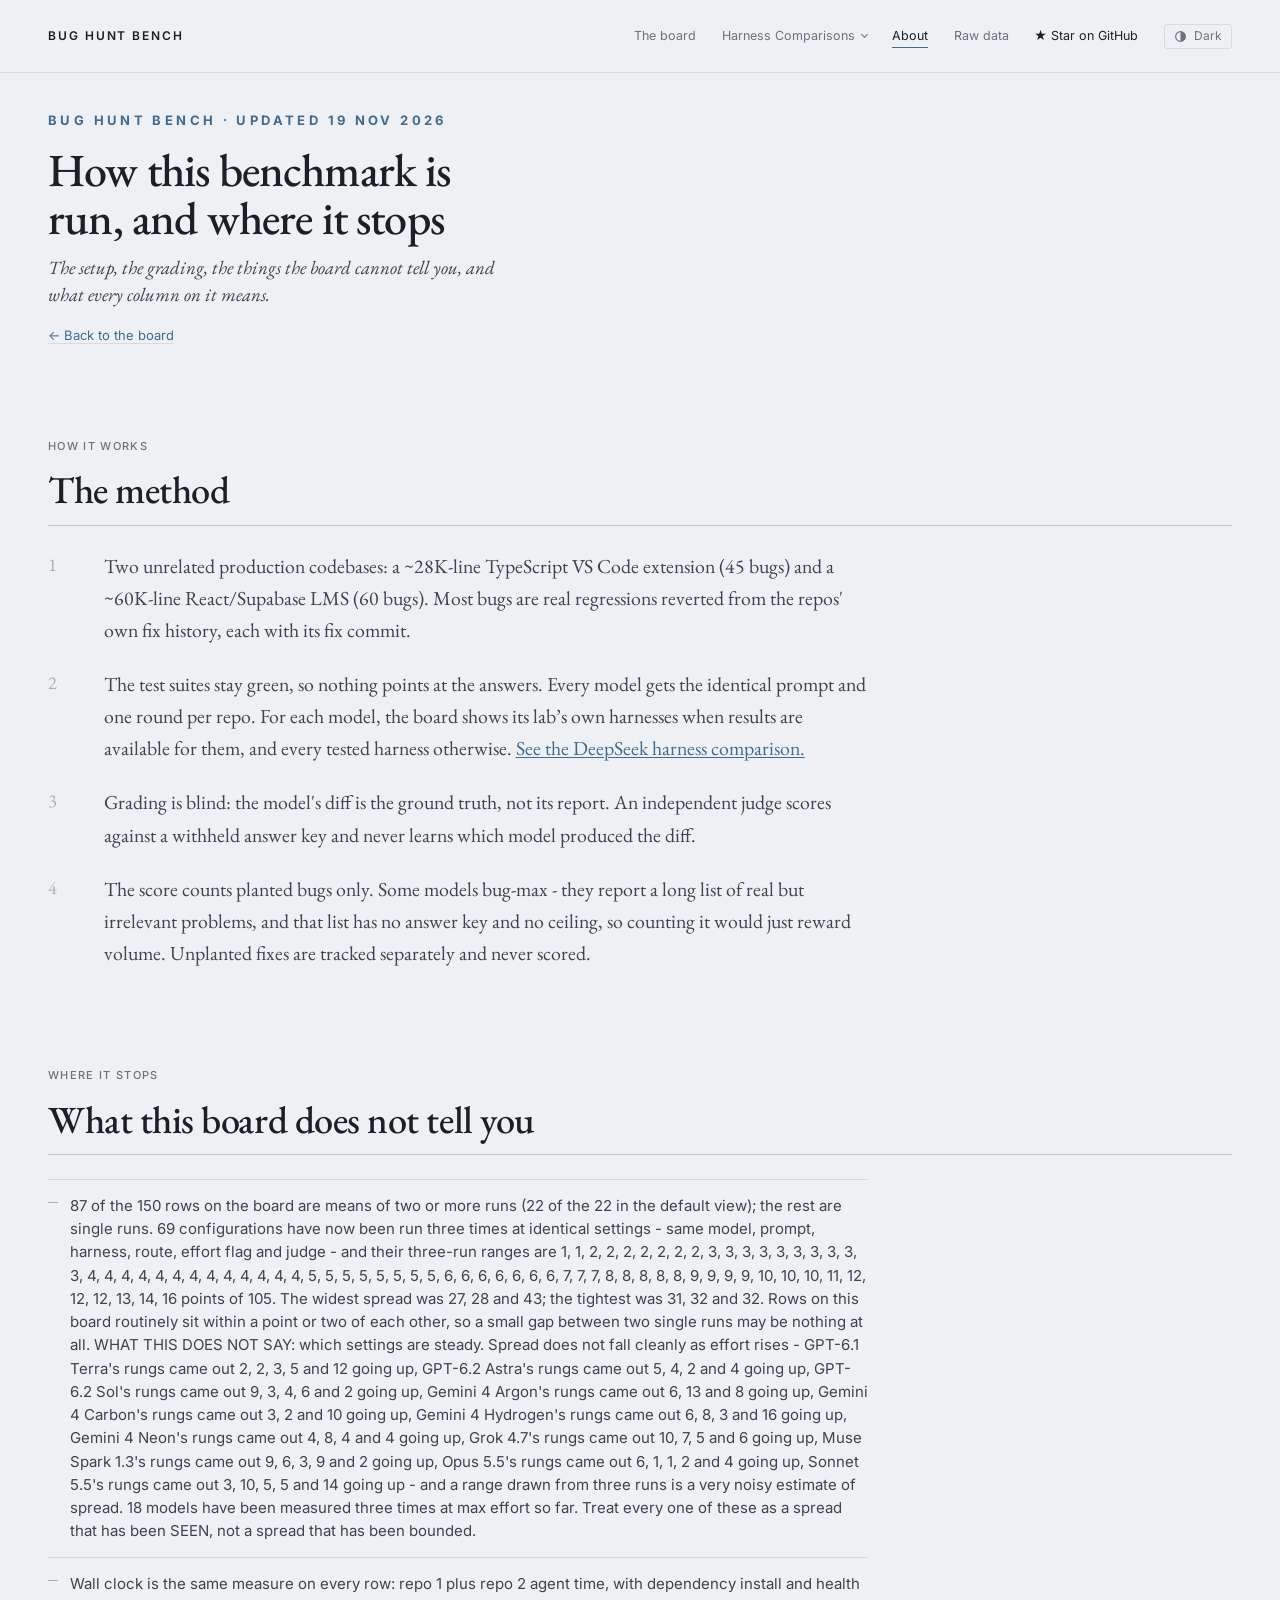
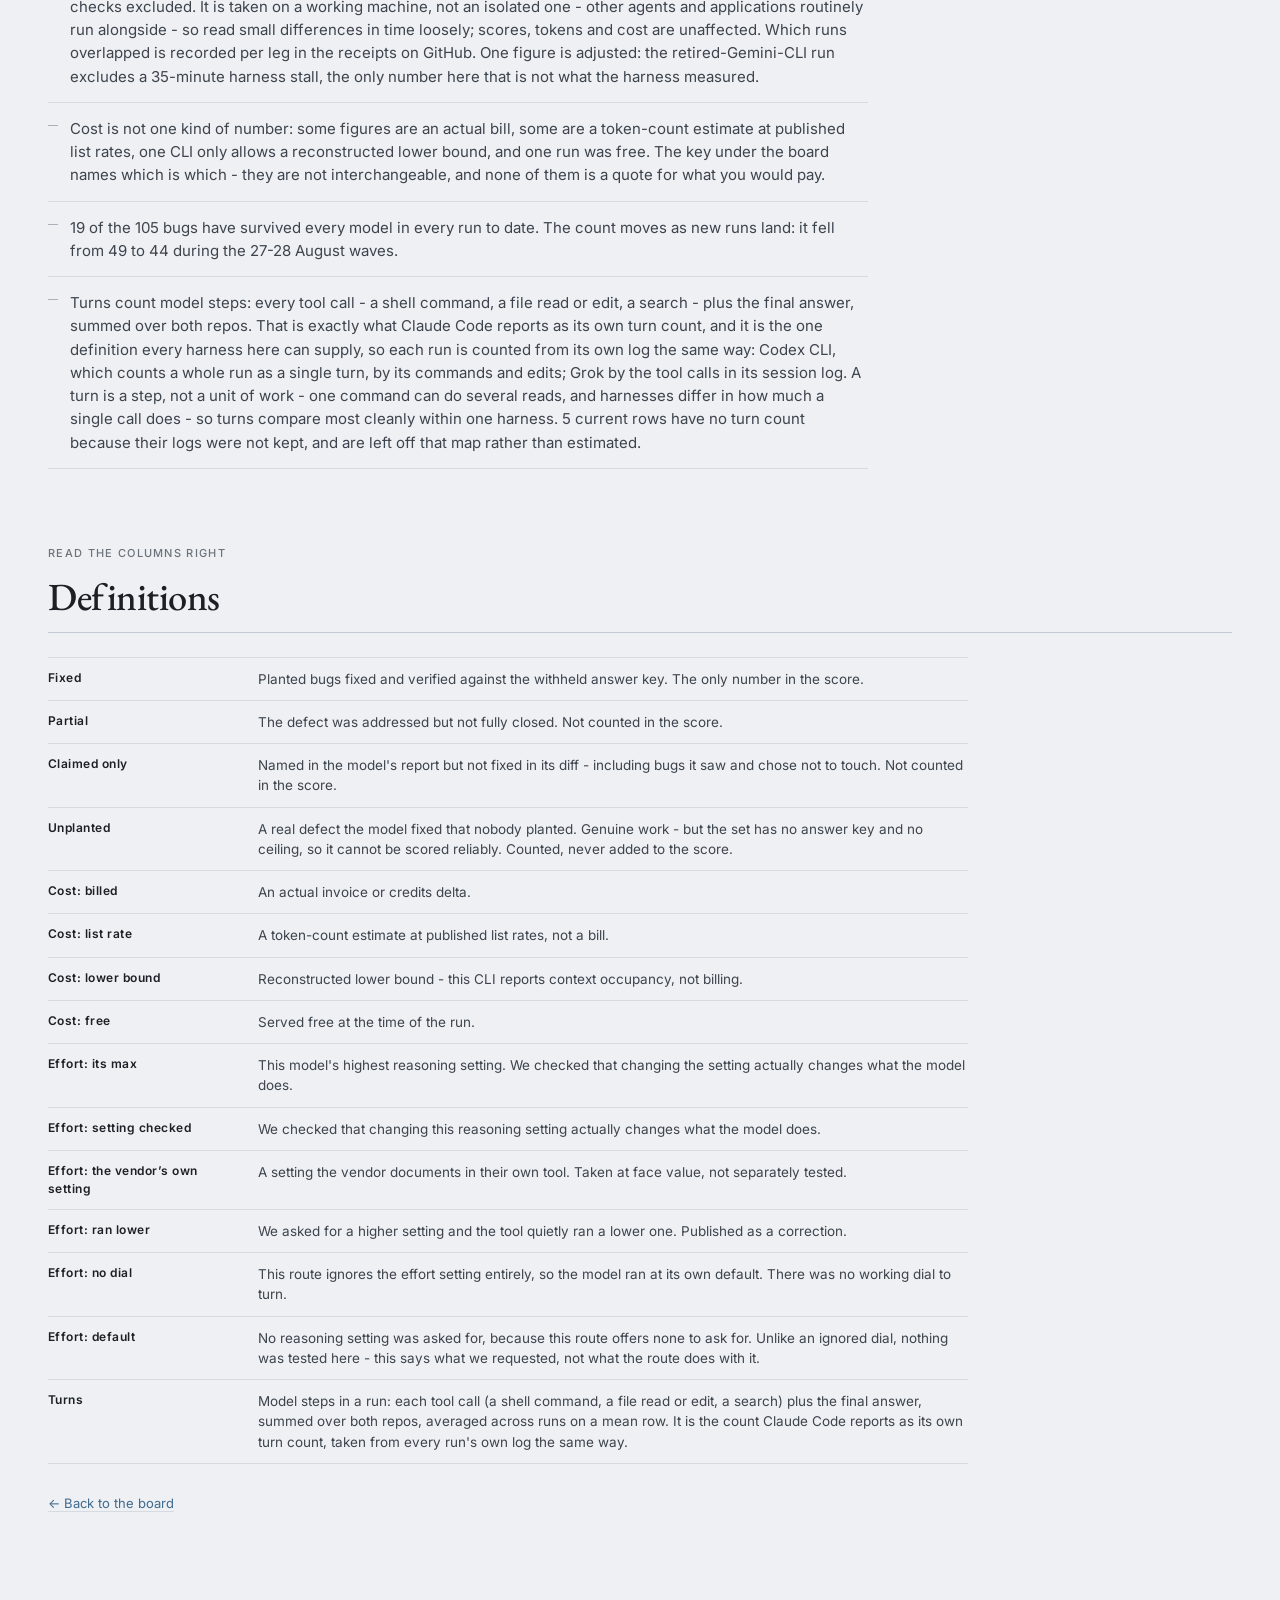
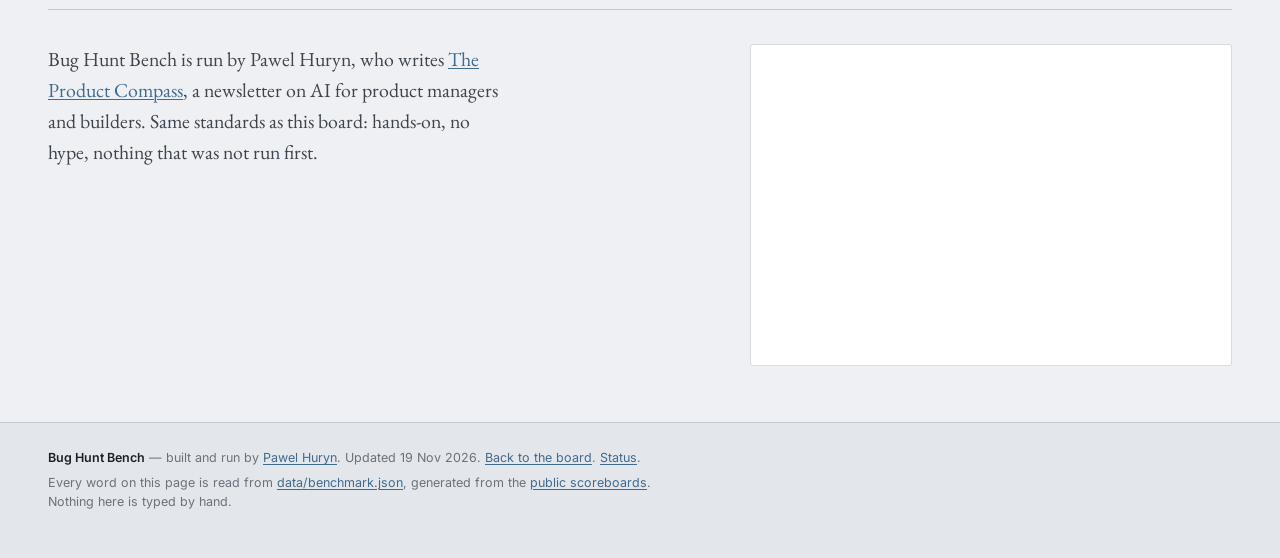
==== commit 7944cd3f: "Masthead: one About link replaces Method, Caveats and Definitions Co-Authored-By: Claude Opus 5.5 <n" ====
--- a/method.html
+++ b/method.html
@@ -13,7 +13,7 @@
 
 <!-- Same render-blocking theme stamp as the board: both pages share the theme,
      and a reader who picked dark on one must not get a white flash on the other. -->
-<script src="/assets/js/theme-boot.js?v=7325175aae"></script>
+<script src="/assets/js/theme-boot.js?v=b73833cb8d"></script>
 
 <meta property="og:type" content="article">
 <meta property="og:site_name" content="Bug Hunt Bench">
@@ -36,11 +36,11 @@
 <link rel="preconnect" href="https://fonts.googleapis.com">
 <link rel="preconnect" href="https://fonts.gstatic.com" crossorigin>
 <link rel="stylesheet" href="https://fonts.googleapis.com/css2?family=EB+Garamond:ital,wght@0,400;0,500;1,400&amp;family=Inter:wght@400;500;600&amp;display=swap">
-<link rel="stylesheet" href="/assets/css/site.css?v=7325175aae">
+<link rel="stylesheet" href="/assets/css/site.css?v=b73833cb8d">
 
-<script type="module" src="/assets/js/method.js?v=7325175aae"></script>
+<script type="module" src="/assets/js/method.js?v=b73833cb8d"></script>
 <!-- Microsoft Clarity analytics. A file, not an inline block: the CSP has no 'unsafe-inline'. -->
-<script src="/assets/js/clarity.js?v=7325175aae" async></script>
+<script src="/assets/js/clarity.js?v=b73833cb8d" async></script>
 </head>
 <body>
 <a class="skip-link" href="#method">Skip to the method</a>
@@ -74,9 +74,7 @@
             </div>
           </div>
         </details>
-        <a href="#method" aria-current="page">Method</a>
-        <a href="#caveats">Caveats</a>
-        <a href="#definitions">Definitions</a>
+        <a href="#method" aria-current="page">About</a>
         <a id="source-link" href="https://github.com/phuryn/bug-hunt-bench/tree/main/results" target="_blank" rel="noopener" aria-label="Raw data (opens in a new tab)">Raw data</a>
         <a id="star-link" class="masthead__star" href="https://github.com/phuryn/bug-hunt-bench" target="_blank" rel="noopener" aria-label="Star Bug Hunt Bench on GitHub (opens in a new tab)">&#9733; Star on GitHub</a>
       </nav>
--- a/assets/css/site.css
+++ b/assets/css/site.css
@@ -992,8 +992,9 @@
 .report-head .lede { max-width: 66ch; margin-top: 10px; }
 .crumbs { margin: 0 0 12px; color: var(--muted); font-size: 12px; }
 .crumbs span { margin-inline: 3px; }
-.report-links { display: flex; flex-wrap: wrap; gap: 6px 18px; font-size: 12.5px; margin: 0; }
+.report-links { display: flex; flex-wrap: wrap; align-items: center; gap: 6px 18px; font-size: 12.5px; margin: 0; }
 .report-links a { display: inline-flex; align-items: center; min-height: var(--target); }
+.report-links time { color: var(--muted); }
 .report .views { padding-top: 6px; }
 .report .tab { min-height: var(--target); }
 .report .sortbtn { min-height: var(--target); }
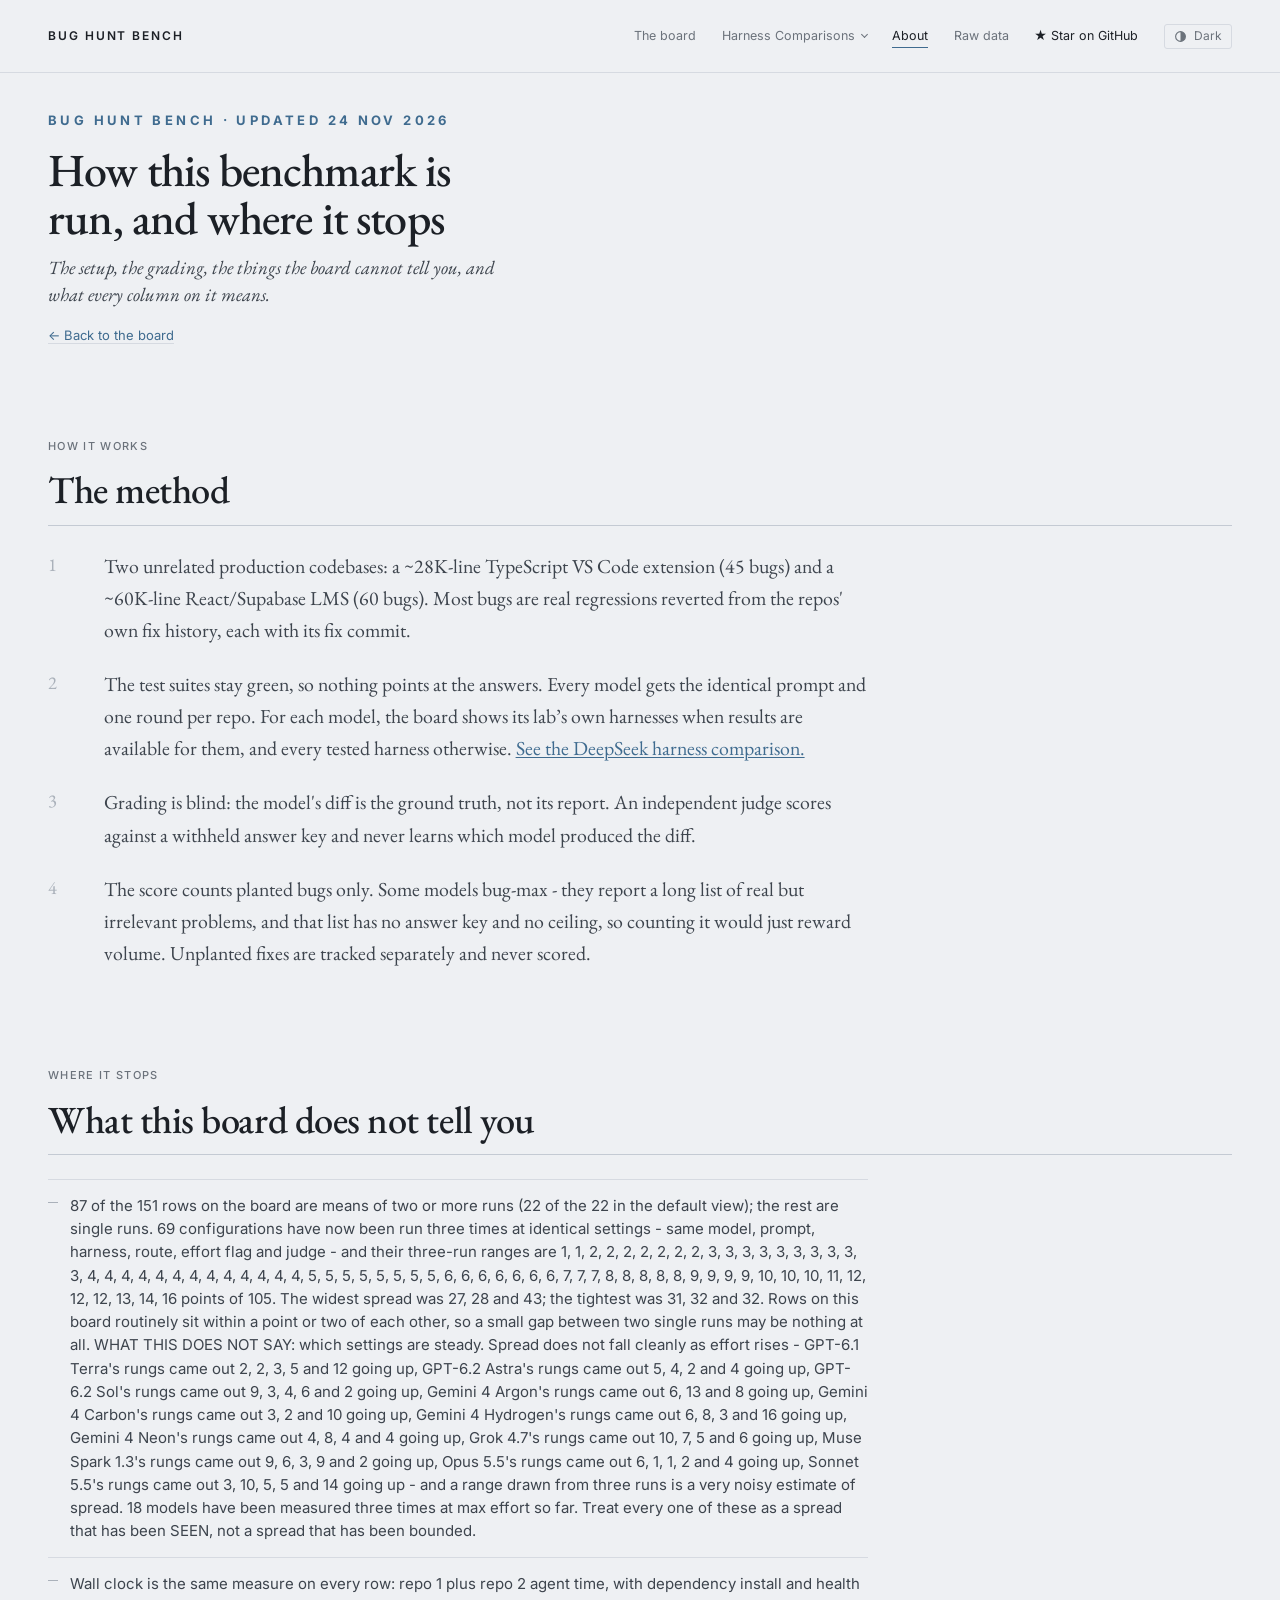
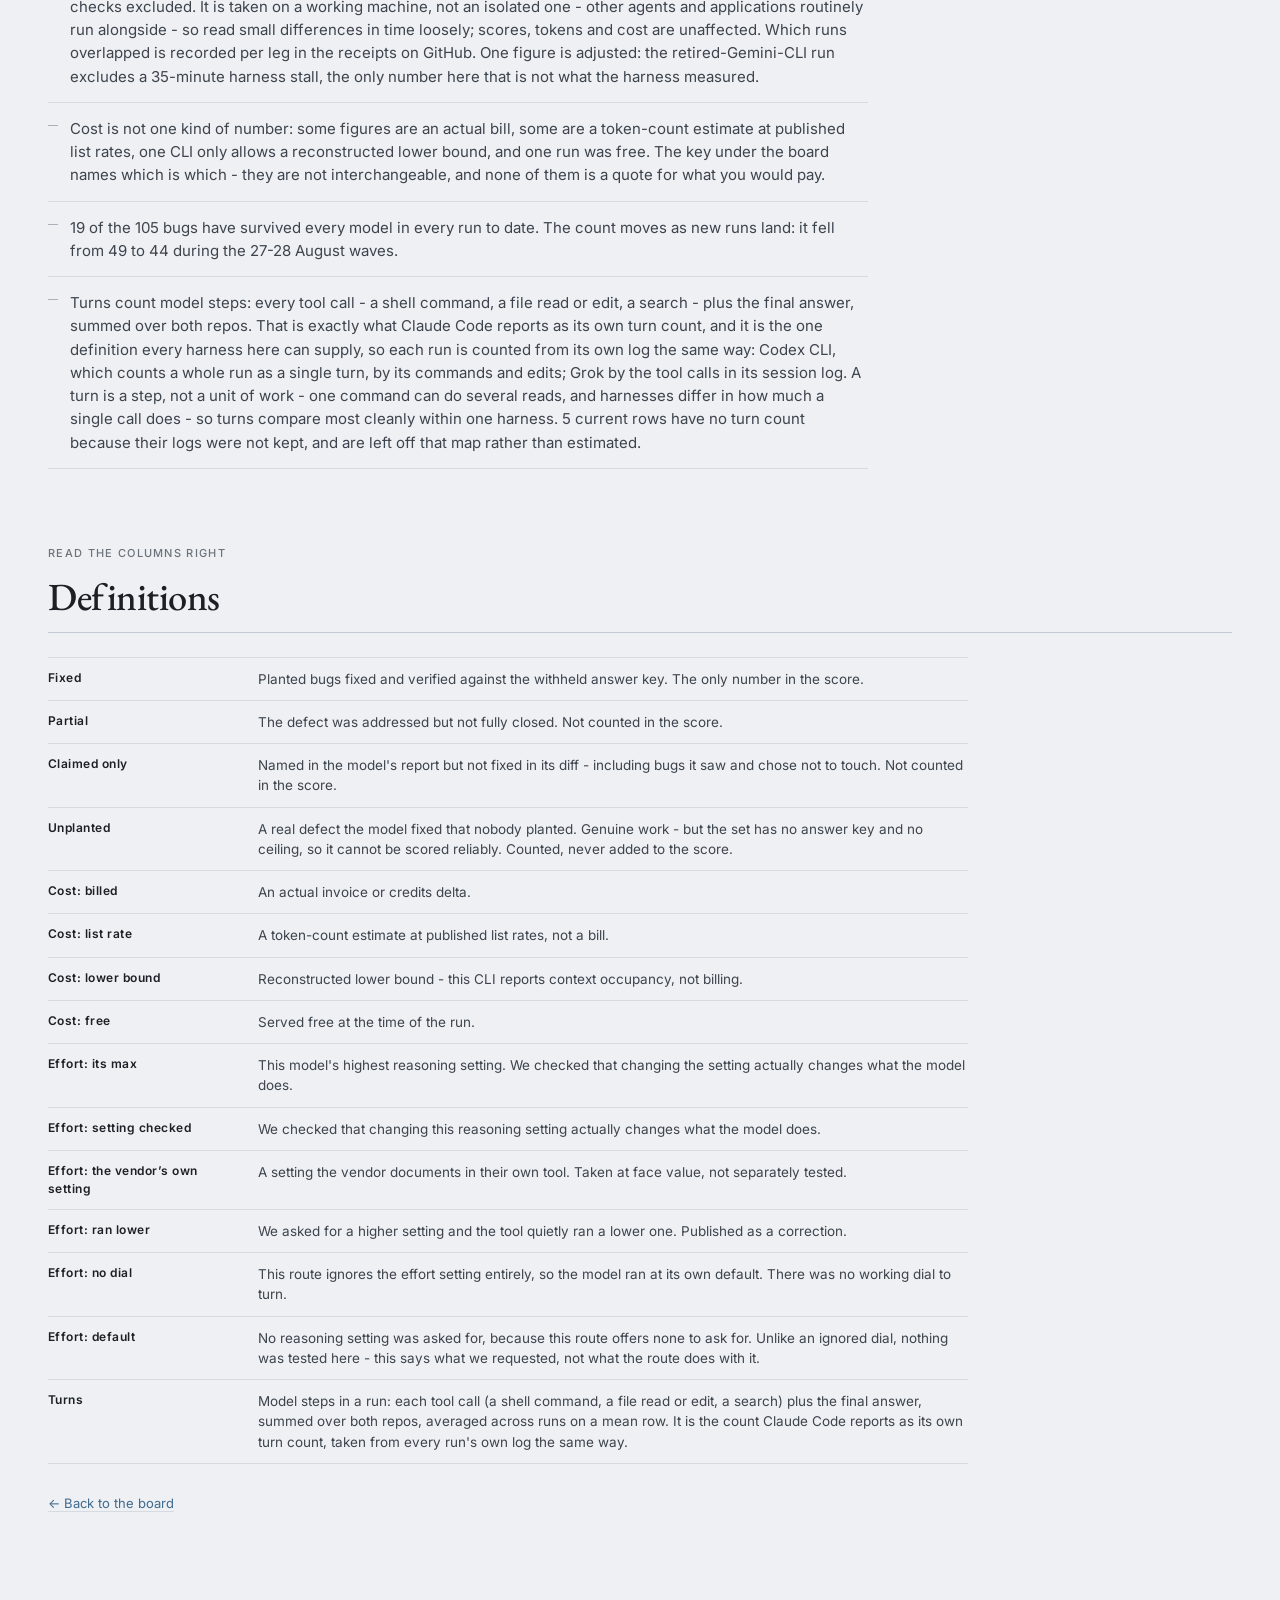
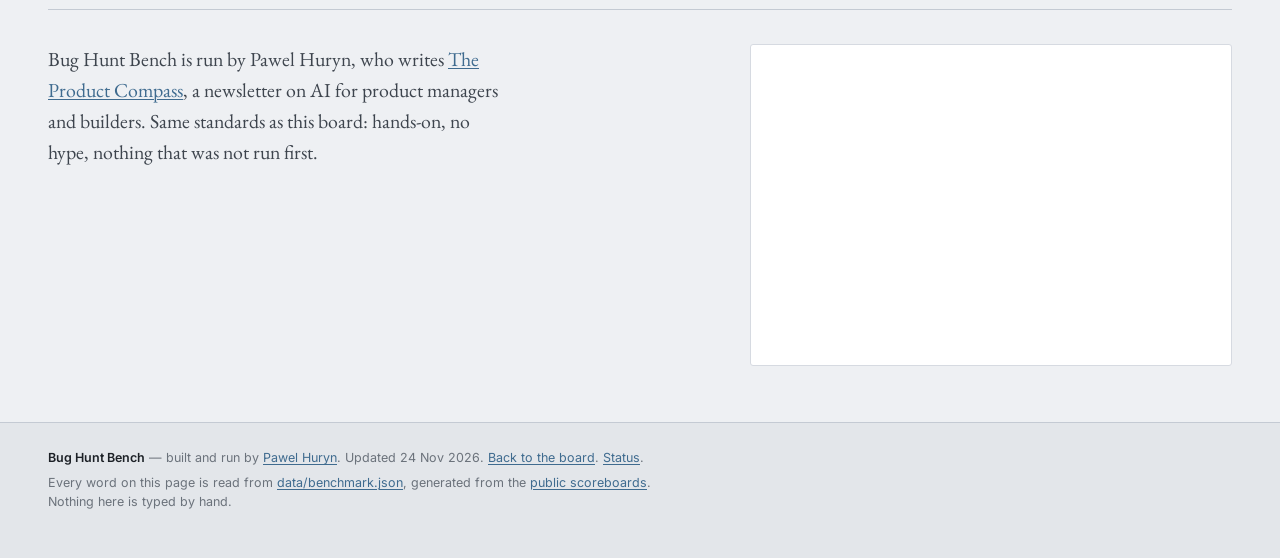
==== commit 5c285a85: "bug hunt bench: GLM-5.4 (max effort, Z.ai API) (28/105)" ====
--- a/method.html
+++ b/method.html
@@ -13,21 +13,21 @@
 
 <!-- Same render-blocking theme stamp as the board: both pages share the theme,
      and a reader who picked dark on one must not get a white flash on the other. -->
-<script src="/assets/js/theme-boot.js?v=b73833cb8d"></script>
+<script src="/assets/js/theme-boot.js?v=5919157f8a"></script>
 
 <meta property="og:type" content="article">
 <meta property="og:site_name" content="Bug Hunt Bench">
 <meta property="og:title" content="Method, caveats and definitions — Bug Hunt Bench">
 <meta property="og:description" content="How Bug Hunt Bench is run and graded, what the board cannot tell you, and what every column on it means.">
 <meta property="og:url" content="https://bughunt.productcompass.pm/method">
-<meta property="og:image" content="https://bughunt.productcompass.pm/og-image.png?v=2026-11-19-d2e2fb43">
+<meta property="og:image" content="https://bughunt.productcompass.pm/og-image.png?v=2026-11-24-c7a5025e">
 <meta property="og:image:width" content="1200">
 <meta property="og:image:height" content="630">
 <meta property="og:image:alt" content="Bug Hunt Bench leaderboard">
 <meta name="twitter:card" content="summary_large_image">
 <meta name="twitter:title" content="Method, caveats and definitions — Bug Hunt Bench">
 <meta name="twitter:description" content="How Bug Hunt Bench is run and graded, what the board cannot tell you, and what every column on it means.">
-<meta name="twitter:image" content="https://bughunt.productcompass.pm/og-image.png?v=2026-11-19-d2e2fb43">
+<meta name="twitter:image" content="https://bughunt.productcompass.pm/og-image.png?v=2026-11-24-c7a5025e">
 <meta name="twitter:creator" content="@PawelHuryn">
 
 <link rel="icon" href="/assets/favicon.svg" type="image/svg+xml">
@@ -36,11 +36,11 @@
 <link rel="preconnect" href="https://fonts.googleapis.com">
 <link rel="preconnect" href="https://fonts.gstatic.com" crossorigin>
 <link rel="stylesheet" href="https://fonts.googleapis.com/css2?family=EB+Garamond:ital,wght@0,400;0,500;1,400&amp;family=Inter:wght@400;500;600&amp;display=swap">
-<link rel="stylesheet" href="/assets/css/site.css?v=b73833cb8d">
+<link rel="stylesheet" href="/assets/css/site.css?v=5919157f8a">
 
-<script type="module" src="/assets/js/method.js?v=b73833cb8d"></script>
+<script type="module" src="/assets/js/method.js?v=5919157f8a"></script>
 <!-- Microsoft Clarity analytics. A file, not an inline block: the CSP has no 'unsafe-inline'. -->
-<script src="/assets/js/clarity.js?v=b73833cb8d" async></script>
+<script src="/assets/js/clarity.js?v=5919157f8a" async></script>
 </head>
 <body>
 <a class="skip-link" href="#method">Skip to the method</a>
--- a/assets/css/site.css
+++ b/assets/css/site.css
@@ -521,11 +521,9 @@
 .picker__hint { flex-basis: 100%; margin: 0; color: var(--muted); font-size: 12px; }
 .picker__empty { margin: 12px 0 0; }
 .picker__out {
-  display: flex; align-items: center; min-height: var(--target); margin-left: 20px;
+  display: flex; align-items: center; padding: 4px 0; margin-left: 20px;
   border-top: 1px dotted var(--rule); font-size: 12px;
 }
-.picker :is(.run, .vendor, .group > summary) { min-height: var(--target); align-items: center; }
-.picker .run :is(input, .swatch) { margin-top: 0; }
 
 /* ------------------------------------------------------------------- views */
 
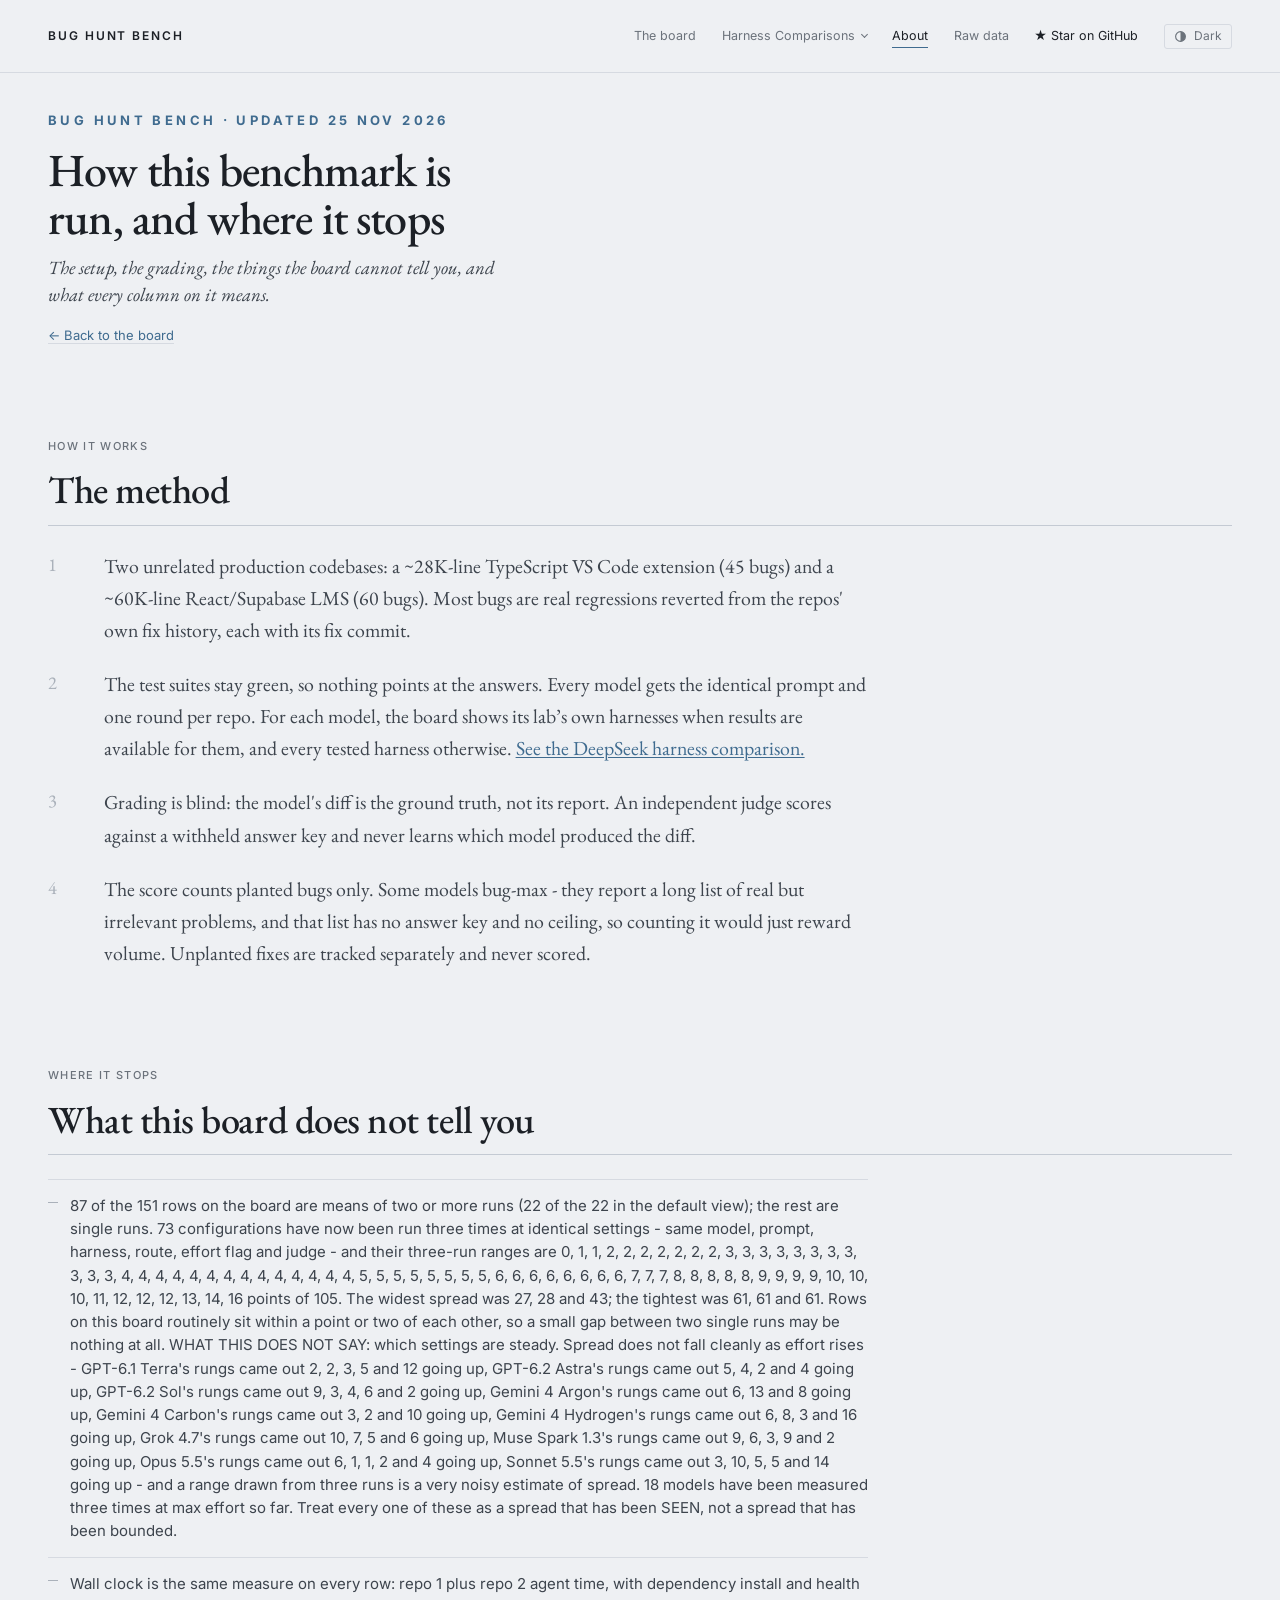
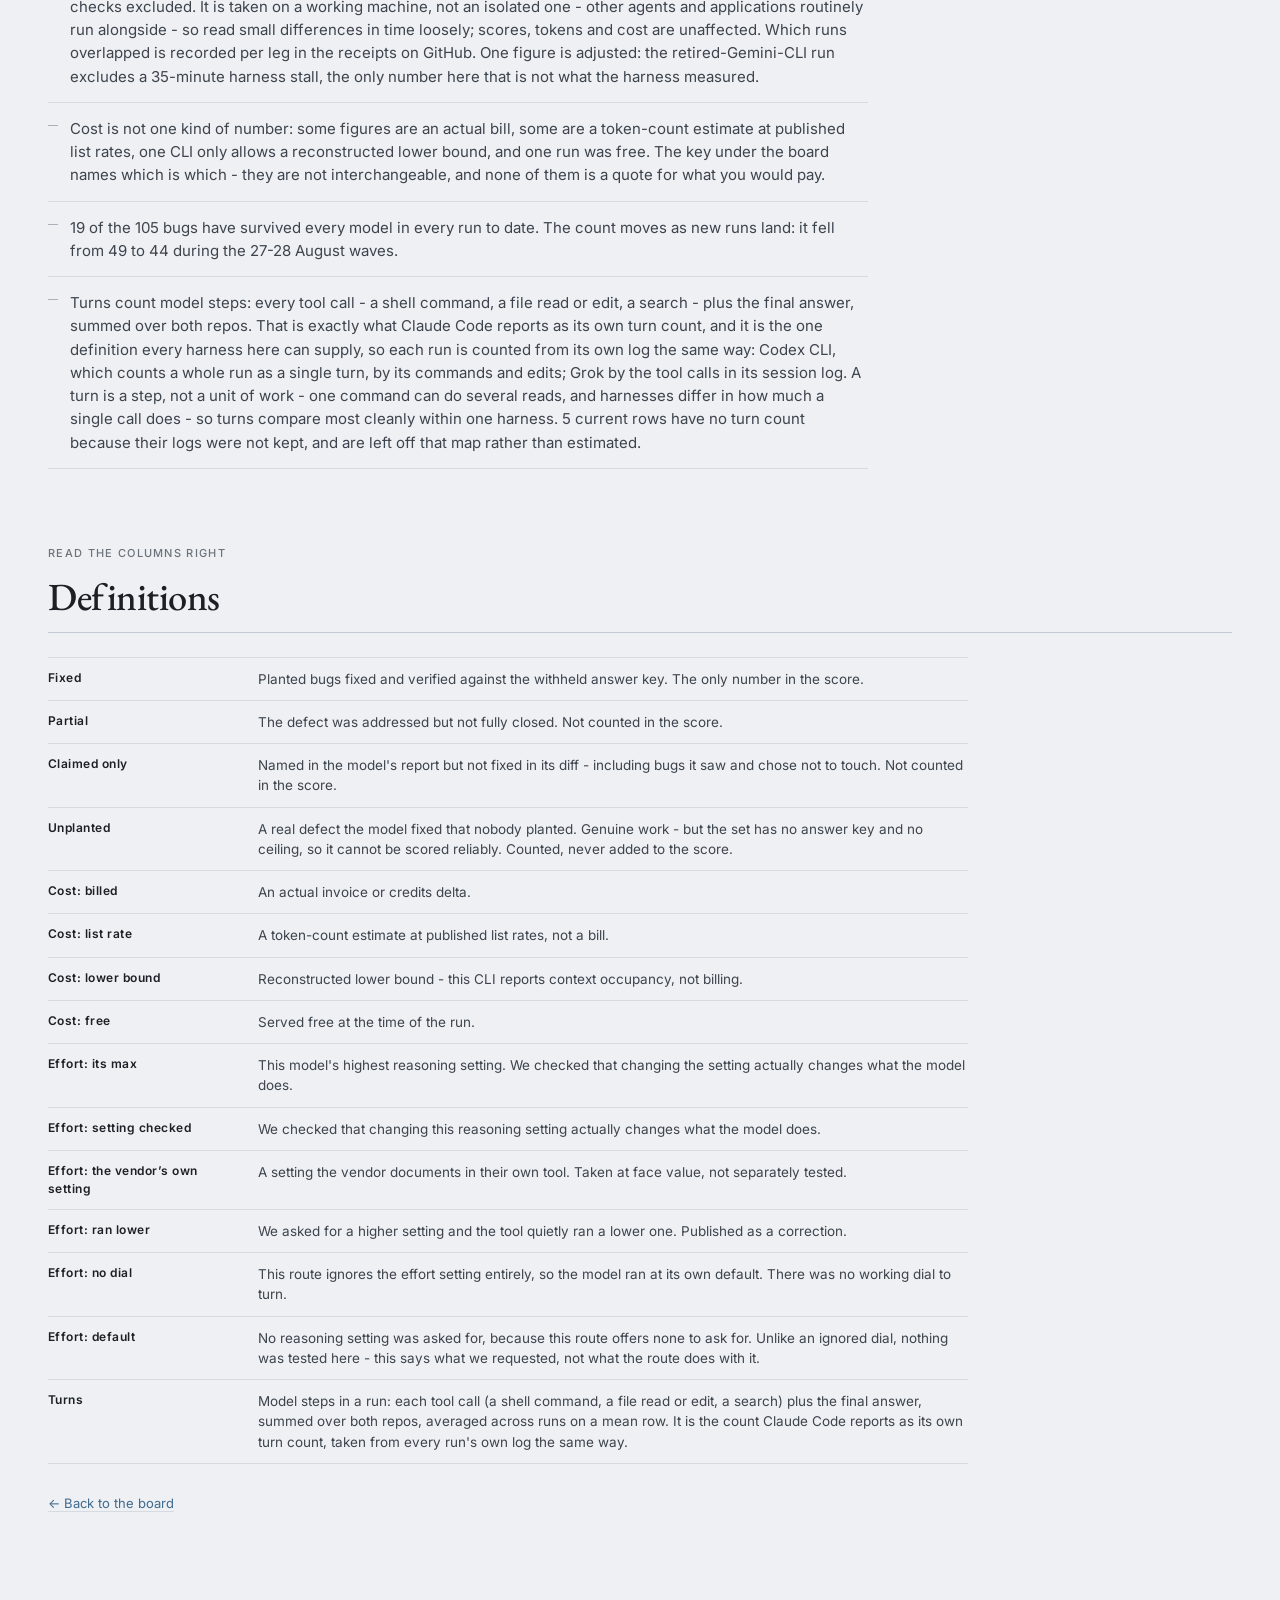
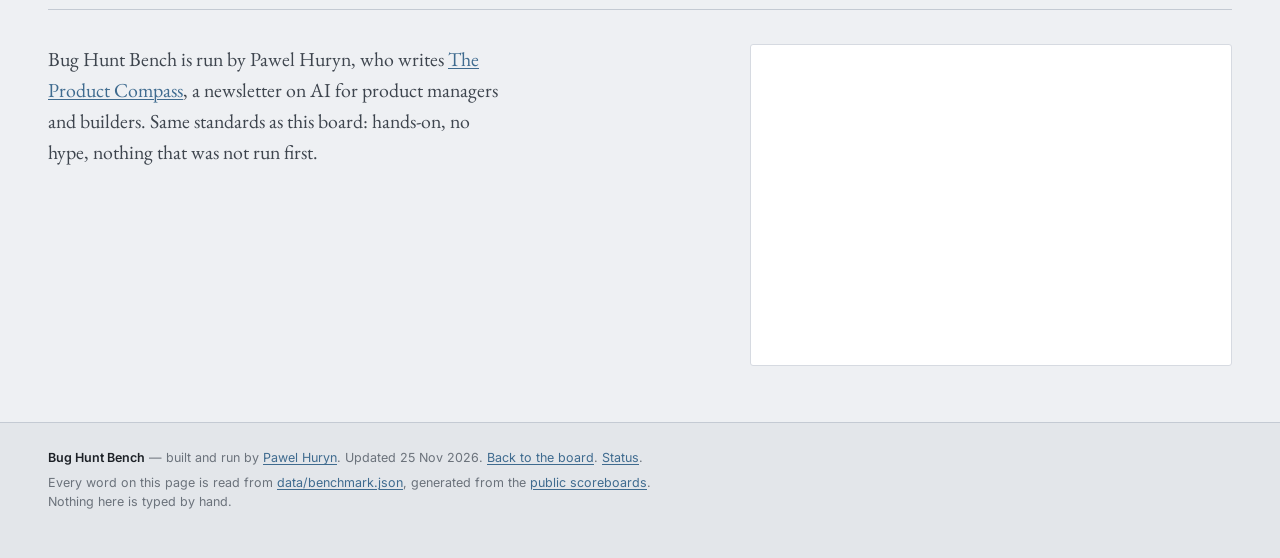
==== commit 3be9acdb: "bug hunt bench: Gemini 4 Neon (xhigh effort, Antigravity CLI 1.5.16) - mean of 3 (61/105)" ====
--- a/method.html
+++ b/method.html
@@ -20,14 +20,14 @@
 <meta property="og:title" content="Method, caveats and definitions — Bug Hunt Bench">
 <meta property="og:description" content="How Bug Hunt Bench is run and graded, what the board cannot tell you, and what every column on it means.">
 <meta property="og:url" content="https://bughunt.productcompass.pm/method">
-<meta property="og:image" content="https://bughunt.productcompass.pm/og-image.png?v=2026-11-24-c7a5025e">
+<meta property="og:image" content="https://bughunt.productcompass.pm/og-image.png?v=2026-11-25-6be7d093">
 <meta property="og:image:width" content="1200">
 <meta property="og:image:height" content="630">
 <meta property="og:image:alt" content="Bug Hunt Bench leaderboard">
 <meta name="twitter:card" content="summary_large_image">
 <meta name="twitter:title" content="Method, caveats and definitions — Bug Hunt Bench">
 <meta name="twitter:description" content="How Bug Hunt Bench is run and graded, what the board cannot tell you, and what every column on it means.">
-<meta name="twitter:image" content="https://bughunt.productcompass.pm/og-image.png?v=2026-11-24-c7a5025e">
+<meta name="twitter:image" content="https://bughunt.productcompass.pm/og-image.png?v=2026-11-25-6be7d093">
 <meta name="twitter:creator" content="@PawelHuryn">
 
 <link rel="icon" href="/assets/favicon.svg" type="image/svg+xml">
